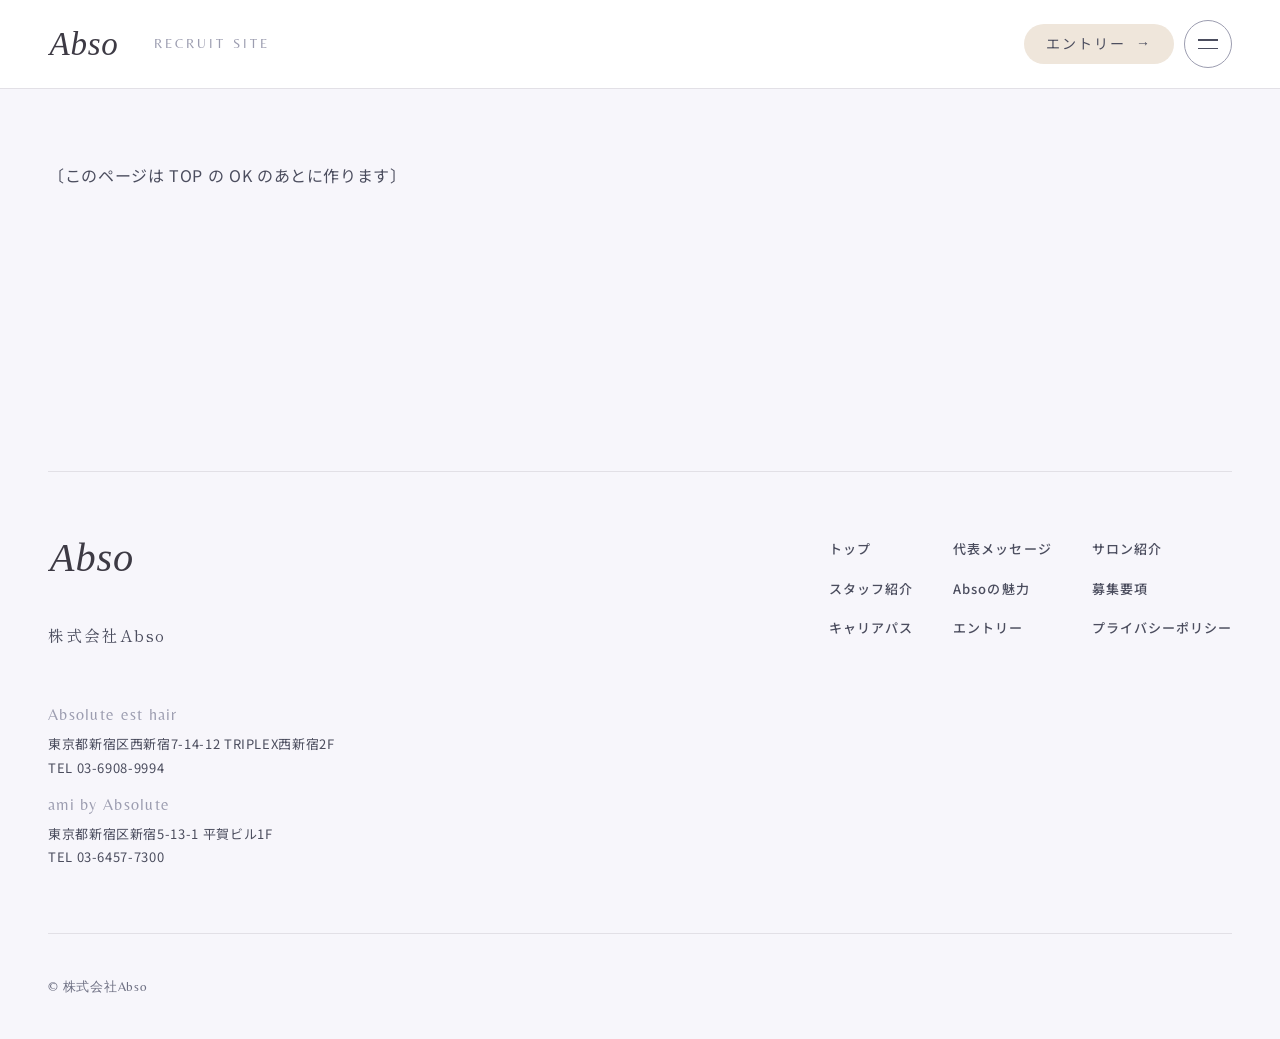
==== appeal/index.html @ f33942fa "TOP 作り直し（DNA のやり直し後）" ====
<!doctype html>
<html lang="ja">
<head>
<meta charset="utf-8">
<meta name="viewport" content="width=device-width, initial-scale=1">
<meta name="robots" content="noindex, nofollow">
<meta name="generator" content="SPINOVA HP kit v1.0 master">
<title>Absoの魅力｜株式会社Abso 採用サイト</title>
<meta name="description" content="株式会社Absoで働く魅力をご紹介します。">
<meta property="og:type" content="article">
<meta property="og:site_name" content="株式会社Abso 採用サイト">
<meta property="og:title" content="Absoの魅力｜株式会社Abso 採用サイト">
<meta property="og:description" content="株式会社Absoで働く魅力をご紹介します。">
<meta property="og:url" content="https://example-hp.pages.dev/appeal/">
<meta property="og:image" content="https://example-hp.pages.dev/assets/ogp.jpg?v=20261122a">
<meta property="og:image:width" content="1200">
<meta property="og:image:height" content="630">
<meta name="twitter:card" content="summary_large_image">
<meta name="twitter:image" content="https://example-hp.pages.dev/assets/ogp.jpg?v=20261122a">
<link rel="preconnect" href="https://fonts.googleapis.com">
<link rel="preconnect" href="https://fonts.gstatic.com" crossorigin>
<link href="https://fonts.googleapis.com/css2?family=Belleza&family=Noto+Sans+JP:wght@400;500&family=Shippori+Mincho:wght@400;500&display=swap" rel="stylesheet">
<link rel="icon" href="../assets/favicon.ico?v=20261122212334" sizes="any">
<link rel="icon" href="../assets/favicon-32.png?v=20261122212334" type="image/png" sizes="32x32">
<link rel="apple-touch-icon" href="../assets/apple-touch-icon.png?v=20261122212334">
<link rel="stylesheet" href="../tokens.css?v=20261122212334">
<link rel="stylesheet" href="../base.css?v=20261122212334">
<link rel="stylesheet" href="../style.css?v=20261122212334">
</head>
<body class="is-sub is-sub--appeal">

<header class="header header--burger">
  <a class="logo" href="../" aria-label="株式会社Abso 採用サイト トップへ">
    <img class="logo__w" src="../assets/logo_w.svg?v=20261122212334" alt="" width="120" height="48">
    <img class="logo__c" src="../assets/logo.svg?v=20261122212334" alt="" width="120" height="48">
  </a>
  <span class="header__tag" aria-hidden="true">RECRUIT SITE</span>
  <div class="header__acts">
    <a class="pill" href="../entry/">エントリー<span class="pill__arw" aria-hidden="true">→</span></a>
    <button class="menu-btn" type="button" aria-expanded="false" aria-controls="drawer" aria-label="メニューを開く"><span></span><span></span></button>
  </div>
</header>

<div class="drawer" id="drawer">
  <ul class="drawer__list">
    <li style="--i:0"><a href="../"><span class="drawer__en" aria-hidden="true">TOP</span><span class="drawer__ja">トップ</span></a></li>
    <li style="--i:1"><a href="../message/"><span class="drawer__en" aria-hidden="true">MESSAGE</span><span class="drawer__ja">代表メッセージ</span></a></li>
    <li style="--i:2"><a href="../salon/"><span class="drawer__en" aria-hidden="true">SALON</span><span class="drawer__ja">サロン紹介</span></a></li>
    <li style="--i:3"><a href="../staff/"><span class="drawer__en" aria-hidden="true">STAFF</span><span class="drawer__ja">スタッフ紹介</span></a></li>
    <li style="--i:4"><a href="../appeal/" aria-current="page"><span class="drawer__en" aria-hidden="true">ABOUT Abso</span><span class="drawer__ja">Absoの魅力</span></a></li>
    <li style="--i:5"><a href="../requirements/"><span class="drawer__en" aria-hidden="true">REQUIREMENTS</span><span class="drawer__ja">募集要項</span></a></li>
    <li style="--i:6"><a href="../career/"><span class="drawer__en" aria-hidden="true">CAREER PATH</span><span class="drawer__ja">キャリアパス</span></a></li>
    <li style="--i:7"><a href="../entry/"><span class="drawer__en" aria-hidden="true">ENTRY</span><span class="drawer__ja">エントリー</span></a></li>
  </ul>
</div>

<main>
    <section class="sec" data-todo data-page-todo><div class="wrap"><p>〔このページは TOP の OK のあとに作ります〕</p></div></section>

</main>

<footer class="footer">
  <div class="wrap footer__top">
    <div class="footer__co">
      <a class="footer__logo" href="../" aria-label="株式会社Abso 採用サイト トップへ"><img src="../assets/logo.svg?v=20261122212334" alt="" width="120" height="48" loading="lazy"></a>
      <p class="footer__name">株式会社Abso</p>
      <dl class="footer__info">
        <dt>Absolute est hair</dt><dd>東京都新宿区西新宿7-14-12 <span class="nb">TRIPLEX西新宿2F</span><br><a class="nb" href="tel:0369089994">TEL 03-6908-9994</a></dd>
        <dt>ami by Absolute</dt><dd>東京都新宿区新宿5-13-1 <span class="nb">平賀ビル1F</span><br><a class="nb" href="tel:0364577300">TEL 03-6457-7300</a></dd>
      </dl>
    </div>
    <ul class="footer__nav">
      <li><a href="../">トップ</a></li>
      <li><a href="../message/">代表メッセージ</a></li>
      <li><a href="../salon/">サロン紹介</a></li>
      <li><a href="../staff/">スタッフ紹介</a></li>
      <li><a href="../appeal/">Absoの魅力</a></li>
      <li><a href="../requirements/">募集要項</a></li>
      <li><a href="../career/">キャリアパス</a></li>
      <li><a href="../entry/">エントリー</a></li>
      <li><a href="../privacy/">プライバシーポリシー</a></li>
    </ul>
  </div>
  <p class="wrap footer__copy">© 株式会社Abso</p>
</footer>

<script src="../site.js?v=20261122212334"></script>
</body>
</html>
---- tokens.css ----
:root {
  
  --c-base: #ffffff;
  --c-sub: #dbdae2;
  --c-bg: #f7f6fb;
  --c-fv-a: #ebeaf1;
  --c-fv-b: #d3d2dd;
  --c-band: #a9a8b6;
  --c-en: #9c9db0;
  --c-accent-pale: #efe6db;
  --c-sub-deep: #bab9c4;
  --c-sub-ink: #8e8d99;
  --c-sub-ghost: rgba(255, 255, 255, 0.16);
  --c-accent: #b79b72;
  --c-accent-deep: #85693f;
  --c-pale: #f4f3f6;
  --c-ink: #4b4d5e;
  --c-ink-soft: #6e7083;
  --c-line: #e2e0e6;
  --c-dark: #f7f6fb;
  --c-dark-text: #4b4d5e;
  --c-dark-soft: #6e7083;
  --c-dark-ghost: #e2e0e6;
  --c-on-photo: #ffffff;
  --c-shade: rgba(8, 14, 36, 0.62);
  --c-shade-0: rgba(8, 14, 36, 0);
  --c-shade-side: rgba(12, 26, 69, 0.86);
  --c-ph-1: #e9e6ea;
  --c-ph-2: #8e9bb3;

  
  --ff-body: "Noto Sans JP", "Hiragino Sans", "Hiragino Kaku Gothic ProN", "Yu Gothic", sans-serif;
  --ff-en: "Belleza", "Helvetica Neue", Arial, sans-serif;
  --ff-min: "Shippori Mincho", "Hiragino Mincho ProN", "Yu Mincho", serif;

  
  --fs-body: 15px;
  --fw-body: 400;
  --lh-body: 1.95;
  --ls-body: 0.04em;
  --fs-small: 13px;
  --fs-label: 14px;
  --fs-nav: 14px;
  --fs-input: 16px;
  --fs-lead: clamp(22px, 2.8vw, 42px);
  --lh-lead: 1.55;
  --fs-head: clamp(20px, 2.2vw, 30px);
  --lh-head: 1.6;
  --fs-en-l: clamp(40px, 6.4vw, 112px);
  --lh-en: 0.9;
  --ls-en: -0.04em;

  
  --sp-1: 8px;
  --sp-p: 16px;
  --sp-b: 32px;
  --sp-g: 48px;
  --sp-s: 80px;
  --sec-y: 96px;
  --gutter: 20px;
  --frame: 10px;
  --wrap: 1200px;
  --radius: 0px;

  --c-cream: #fbf8f3;
  --c-sub-veil: rgba(219, 218, 226, 0.86);
  --c-cream-0: rgba(251, 248, 243, 0);
  --c-cream-35: rgba(251, 248, 243, 0.35);
  --c-cream-90: rgba(251, 248, 243, 0.9);
  --c-white-35: rgba(255, 255, 255, 0.35);
  --c-white-70: rgba(255, 255, 255, 0.7);
  --c-white-86: rgba(255, 255, 255, 0.86);
  --c-white-94: rgba(255, 255, 255, 0.94);
  --c-ink-line: rgba(61, 58, 68, 0.2);
  --c-ink-shadow: rgba(61, 58, 68, 0.5);
  --c-ink-veil: rgba(61, 58, 68, 0.62);

  
  --header-h: 64px;
  --btn-arw: 40px;
  --label-col: 7em;

  
  --ease: cubic-bezier(0.22, 1, 0.36, 1);
  --dur-rv: 0.9s;
}
@media (min-width: 960px) {
  :root {
    --fs-body: 16px;
    --sp-p: 20px;
    --sp-b: 40px;
    --sp-g: 64px;
    --sp-s: 120px;
    --sec-y: 160px;
    --gutter: 48px;
    --frame: 16px;
    --header-h: 88px;
    --btn-arw: 46px;
  }
}
@media (min-width: 1600px) {
  :root { --fs-body: 17px; --wrap: 1400px; --sp-s: 140px; --sec-y: 190px; }
}
---- base.css ----
*, *::before, *::after { box-sizing: border-box; }
html { -webkit-text-size-adjust: 100%; scroll-padding-top: var(--header-h); }
body {
  margin: 0;
  background: var(--c-base);
  color: var(--c-ink);
  font-family: var(--ff-body);
  font-size: var(--fs-body);
  font-weight: var(--fw-body);
  line-height: var(--lh-body);
  letter-spacing: var(--ls-body);
  line-break: strict;
  word-break: keep-all;
  overflow-wrap: anywhere;
  overflow-x: clip;
}
img, svg { display: block; max-width: 100%; height: auto; }
a { color: inherit; text-decoration: none; }
ul, ol, dl, dd, figure { margin: 0; padding: 0; list-style: none; }
h1, h2, h3, p { margin: 0; font-weight: inherit; }

.nb { white-space: nowrap; }
.cl { display: inline-block; max-width: 100%; }
.vh { position: absolute; width: 1px; height: 1px; overflow: hidden; clip-path: inset(50%); white-space: nowrap; }

.wrap { width: min(100% - var(--gutter) * 2, var(--wrap)); margin-inline: auto; }
.sec { position: relative; padding-block: var(--sec-y); }
.txt { display: grid; gap: var(--sp-p); }
.lead { font-family: var(--ff-min); font-weight: 600; font-size: var(--fs-lead); line-height: var(--lh-lead); letter-spacing: 0.06em; }
.head3 { font-size: var(--fs-head); line-height: var(--lh-head); font-weight: 700; letter-spacing: 0.06em; }

.ttl { display: grid; gap: var(--sp-p); }
.ttl__en {
  display: flex;
  flex-wrap: wrap;
  column-gap: 0.22em;
  font-family: var(--ff-en);
  font-weight: 800;
  font-size: var(--fs-en-l);
  line-height: var(--lh-en);
  letter-spacing: var(--ls-en);
}
.ttl__ja { display: flex; align-items: center; gap: 12px; font-size: var(--fs-label); font-weight: 500; letter-spacing: 0.12em; }
.ttl__ja::before { content: ""; width: 24px; height: 1px; background: currentColor; }

.mask { display: block; overflow: hidden; white-space: nowrap; padding: 0.14em 0.1em 0.08em; margin: -0.14em -0.1em -0.08em; }
.mask > span { display: block; transform: translateY(105%); transition: transform 1.1s var(--ease); }
.ttl__en.is-on .mask > span { transform: none; transition-delay: calc(var(--m, 0) * 0.1s); }

.btn {
  display: inline-flex;
  align-items: center;
  gap: 24px;
  padding: 6px 6px 6px 30px;
  border: 1px solid currentColor;
  border-radius: 999px;
  font-size: var(--fs-label);
  font-weight: 700;
  letter-spacing: 0.08em;
  transition: background-color 0.35s var(--ease), color 0.35s var(--ease), border-color 0.35s var(--ease);
}
.btn__arw {
  display: grid;
  place-items: center;
  width: var(--btn-arw);
  aspect-ratio: 1;
  border-radius: 50%;
  background: var(--c-sub);
  color: var(--c-base);
  transition: transform 0.35s var(--ease);
}
.btn__arw svg { width: 16px; }
.btn--w .btn__arw { background: var(--c-base); color: var(--c-sub); }
@media (hover: hover) {
  .btn:hover { background: var(--c-ink); color: var(--c-base); border-color: var(--c-ink); }
  .btn--w:hover { background: var(--c-base); color: var(--c-sub-deep); border-color: var(--c-base); }
  .btn:hover .btn__arw { transform: translateX(4px); }
}

.header {
  position: fixed;
  inset: 0 0 auto;
  z-index: 50;
  height: var(--header-h);
  display: flex;
  align-items: center;
  justify-content: space-between;
  padding-inline: var(--gutter);
  color: var(--c-on-photo);
  transition: background-color 0.4s var(--ease), color 0.4s var(--ease), box-shadow 0.4s var(--ease);
}
.header.is-scrolled { background: var(--c-base); color: var(--c-ink); box-shadow: 0 1px 0 var(--c-line); }
.logo { position: relative; display: block; width: clamp(150px, 14vw, 230px); }
.logo img { width: 100%; height: auto; transition: opacity 0.4s var(--ease); }
.logo__c { position: absolute; inset: 0; opacity: 0; }
.header.is-scrolled .logo__w { opacity: 0; }
.header.is-scrolled .logo__c { opacity: 1; }
.nav { display: none; }
.nav__list { display: flex; gap: clamp(24px, 2.4vw, 44px); font-size: var(--fs-nav); font-weight: 500; letter-spacing: 0.08em; white-space: nowrap; }
.nav__list a { position: relative; }
.nav__list a::after { content: ""; position: absolute; left: 0; right: 0; bottom: -6px; height: 1px; background: currentColor; transform: scaleX(0); transform-origin: right; transition: transform 0.4s var(--ease); }
.nav__list a[aria-current="page"]::after { transform: scaleX(1); }
@media (hover: hover) { .nav__list a:hover::after { transform: scaleX(1); transform-origin: left; } }
.header__acts { display: flex; align-items: center; gap: 10px; }
.pill {
  display: none;
  place-items: center;
  min-height: 44px;
  padding-inline: 26px;
  border-radius: 999px;
  background: var(--c-sub);
  color: var(--c-base);
  font-family: var(--ff-en);
  font-weight: 500;
  font-size: var(--fs-label);
  letter-spacing: 0.08em;
}
.menu-btn {
  display: grid;
  place-content: center;
  gap: 7px;
  width: 48px;
  aspect-ratio: 1;
  border: 0;
  border-radius: 50%;
  background: var(--c-sub);
  cursor: pointer;
}
.menu-btn span { display: block; width: 20px; height: 1.5px; background: var(--c-base); transition: transform 0.4s var(--ease); }
.menu-btn[aria-expanded="true"] span:first-child { transform: translateY(4.25px) rotate(45deg); }
.menu-btn[aria-expanded="true"] span:last-child { transform: translateY(-4.25px) rotate(-45deg); }
@media (min-width: 960px) {
  .nav { display: block; margin-left: auto; margin-right: clamp(28px, 2.6vw, 48px); }
  .pill { display: inline-grid; }
  .menu-btn { display: none; }
}

.drawer {
  position: fixed;
  inset: 0;
  z-index: 40;
  display: grid;
  align-content: center;
  gap: var(--sp-g);
  padding: calc(var(--header-h) + var(--sp-b)) var(--gutter) var(--sp-g);
  overflow: hidden auto;
  background: var(--c-sub);
  color: var(--c-base);
  clip-path: circle(0 at calc(100% - var(--gutter) - 24px) calc(var(--header-h) / 2));
  visibility: hidden;
  transition: clip-path 0.6s cubic-bezier(0.7, 0, 0.3, 1), visibility 0s 0.6s;
}
.drawer.is-open { clip-path: circle(150% at calc(100% - var(--gutter) - 24px) calc(var(--header-h) / 2)); visibility: visible; transition: clip-path 0.7s cubic-bezier(0.7, 0, 0.3, 1); }
.drawer__list { display: grid; gap: var(--sp-p); }
.drawer__list a { display: grid; gap: 2px; }
.drawer__en { font-family: var(--ff-en); font-weight: 800; font-size: 34px; line-height: 1; letter-spacing: -0.03em; }
.drawer__ja { font-size: var(--fs-small); letter-spacing: 0.12em; opacity: 0.8; }
.drawer__tel { display: grid; gap: 2px; padding-top: var(--sp-b); border-top: 1px solid var(--c-sub-ghost); }
.drawer__tel-label { font-size: var(--fs-small); }
.drawer__tel-num { font-family: var(--ff-en); font-weight: 500; font-size: 26px; letter-spacing: 0.04em; }
.drawer li, .drawer__tel { opacity: 0; }
.drawer.is-open li, .drawer.is-open .drawer__tel { animation: drawer-in 0.7s var(--ease) calc(0.25s + var(--i, 0) * 0.06s) both; }
@keyframes drawer-in { from { opacity: 0; transform: translateY(24px); } to { opacity: 1; transform: none; } }
@media (min-width: 960px) { .drawer { display: none; } }
html.is-locked { overflow: hidden; }

.sub-hero { padding-top: calc(var(--header-h) + var(--sp-s)); padding-bottom: var(--sp-g); }
.sub-hero + .sec { padding-top: var(--sp-g); }
.sub-hero__head { display: grid; gap: var(--sp-b); }
.crumb { display: flex; flex-wrap: wrap; gap: 0 12px; font-size: var(--fs-small); color: var(--c-ink-soft); }
.crumb li + li::before { content: "/"; margin-right: 12px; }

.info { display: grid; grid-template-columns: var(--label-col) 1fr; border-top: 1px solid var(--c-line); }
.info dt, .info dd { padding-block: var(--sp-p); border-bottom: 1px solid var(--c-line); }
.info dt { font-weight: 700; letter-spacing: 0.08em; }
.info dd { padding-left: var(--sp-p); }
@media (max-width: 599px) {
  .info { grid-template-columns: 1fr; }
  .info dt { padding-bottom: 0; border-bottom: 0; }
  .info dd { padding-left: 0; padding-top: var(--sp-1); }
}

.form { display: grid; gap: var(--sp-b); }
.field { display: grid; gap: var(--sp-1); }
.field__label { display: flex; align-items: center; gap: 10px; font-weight: 700; letter-spacing: 0.06em; }
.field__req { padding: 2px 8px; border-radius: 4px; background: var(--c-sub); color: var(--c-base); font-size: var(--fs-small); font-weight: 500; line-height: 1.6; }
.field__input {
  width: 100%;
  min-height: 52px;
  padding: 12px 16px;
  border: 1px solid var(--c-line);
  border-radius: 8px;
  background: var(--c-base);
  color: var(--c-ink);
  font: inherit;
  font-size: var(--fs-input);
}
textarea.field__input { min-height: 200px; resize: vertical; }

select.field__input {
  appearance: none;
  padding-right: 48px;
  background-image: linear-gradient(45deg, transparent 50%, currentColor 50%), linear-gradient(135deg, currentColor 50%, transparent 50%);
  background-position: calc(100% - 26px) 50%, calc(100% - 20px) 50%;
  background-size: 6px 6px;
  background-repeat: no-repeat;
}
.form__agree { display: flex; align-items: center; justify-content: center; gap: 10px; }
.form__send { justify-self: center; min-width: min(100%, 320px); justify-content: space-between; cursor: pointer; background: transparent; font: inherit; color: inherit; }

.footer { position: relative; overflow: hidden; background: var(--c-dark); color: var(--c-dark-text); padding-top: var(--sp-s); font-size: var(--fs-small); }
.footer__top { display: grid; gap: var(--sp-g); padding-bottom: var(--sp-g); border-bottom: 1px solid var(--c-dark-ghost); }
.footer__co { display: grid; gap: var(--sp-b); }
.footer__logo { display: block; width: min(240px, 70%); }
.footer__info { display: grid; grid-template-columns: 6em 1fr; gap: 8px 16px; line-height: 1.8; }
.footer__info dt { font-family: var(--ff-en); font-weight: 500; letter-spacing: 0.08em; color: var(--c-dark-soft); }
.footer__nav { display: grid; grid-template-columns: repeat(2, max-content); gap: 14px 40px; font-weight: 500; letter-spacing: 0.08em; }
.footer__copy { padding-block: var(--sp-b); font-family: var(--ff-en); color: var(--c-dark-soft); letter-spacing: 0.06em; }
@media (min-width: 960px) {
  .footer__top { grid-template-columns: 1fr auto; align-items: start; }
  .footer__nav { grid-template-columns: repeat(3, max-content); }
}

.rv { opacity: 0; transform: translateY(28px); transition: opacity var(--dur-rv) var(--ease), transform var(--dur-rv) var(--ease); }
.rv.is-on { opacity: 1; transform: none; transition-delay: var(--rv-delay, 0s); }

@media (prefers-reduced-motion: reduce) {
  *, *::before, *::after { animation-duration: 0.01ms !important; animation-iteration-count: 1 !important; transition-duration: 0.01ms !important; }
}
---- style.css ----
.about__photo, .media__img, .company__photo, .duo__photo, .row__img { overflow: hidden; background: var(--c-ph-1); }
.about__photo, .media__img, .company__photo, .row__img { position: relative; }
.about__photo img, .media__img img, .company__photo img, .duo__photo img, .row__img img { width: 100%; height: 100%; object-fit: cover; }

main { background: var(--c-bg); }

.header--burger { color: var(--c-ink); }
.header--burger .logo { width: clamp(84px, 7vw, 112px); }
.header__tag { margin-right: auto; margin-left: 16px; font-family: var(--ff-en); font-size: var(--fs-small); letter-spacing: 0.24em; color: var(--c-en); white-space: nowrap; }
.header--burger .pill { display: inline-flex; gap: 10px; align-items: center; min-height: 40px; padding-inline: 22px; background: var(--c-accent-pale); color: var(--c-ink); font-family: var(--ff-body); font-weight: 400; letter-spacing: 0.14em; }
.pill__arw { font-family: var(--ff-en); transition: transform 0.4s var(--ease); }
@media (hover: hover) { .header--burger .pill:hover .pill__arw { transform: translateX(4px); } }
.header--burger .menu-btn { display: grid; background: transparent; border: 1px solid var(--c-en); }
.header--burger .menu-btn span { background: var(--c-ink); }
#drawer { background: var(--c-bg); color: var(--c-ink); }
#drawer .drawer__en { font-family: var(--ff-en); font-weight: 400; letter-spacing: 0.04em; color: var(--c-en); }
#drawer .drawer__ja { font-size: var(--fs-label); opacity: 1; }
@media (max-width: 599px) { .header__tag { display: none; } .header--burger .pill { display: none; } }
@media (min-width: 960px) {
  #drawer { display: grid; padding-inline: max(var(--gutter), calc(50% - 420px)); }
  #drawer .drawer__list { grid-template-columns: 1fr 1fr; column-gap: var(--sp-s); row-gap: var(--sp-b); }
  #drawer .drawer__en { font-size: 40px; }
}

.fv { position: relative; height: 380svh; --p: 0; }
.fv__stage { position: sticky; top: 0; height: 100svh; min-height: 600px; overflow: hidden; background: var(--c-pale); }
.fv__light { position: absolute; inset: 0; background: radial-gradient(60% 80% at 78% 30%, var(--c-white-86), transparent 70%), linear-gradient(115deg, transparent 40%, var(--c-white-70) 52%, transparent 64%), linear-gradient(170deg, var(--c-fv-a), var(--c-fv-b)); filter: brightness(calc(1 + var(--p1, 0) * 0.06)); }
.fv__photo { position: absolute; z-index: 1; left: clamp(16px, 2.2vw, 40px); top: clamp(16px, 2.2vw, 40px); bottom: clamp(16px, 2.2vw, 40px); width: min(45vw, calc((100svh - 80px) * 0.785)); overflow: hidden; background: var(--c-ph-1); }
.fv__photo img { width: 100%; height: 100%; object-fit: cover; object-position: 50% 30%; animation: fv-in 1.6s var(--ease) 0.2s both; }
@keyframes fv-in { from { opacity: 0; transform: scale(1.04); } to { opacity: 1; transform: none; } }
.fv__body { position: absolute; z-index: 2; inset: 0; pointer-events: none; opacity: calc(1 - var(--p1, 0)); }
.fv__en { position: absolute; left: clamp(40px, 10vw, 150px); right: clamp(24px, 4vw, 72px); top: 50%; transform: translateY(-50%); font-family: var(--ff-en); font-weight: 400; font-size: clamp(56px, 8.2vw, 132px); line-height: 1; letter-spacing: 0.04em; color: var(--c-base); text-align: right; white-space: nowrap; }
.fv__catch { position: absolute; right: clamp(24px, 4vw, 72px); top: calc(50% - clamp(56px, 8.2vw, 132px) / 2 - 92px); text-align: right; font-family: var(--ff-min); font-weight: 400; font-size: clamp(18px, 1.6vw, 26px); line-height: 1.7; letter-spacing: 0.14em; color: var(--c-ink); }
.fv__line { display: block; white-space: nowrap; }
.fv__lead { position: absolute; right: clamp(24px, 4vw, 72px); top: calc(50% + clamp(56px, 8.2vw, 132px) / 2 + 20px); font-family: var(--ff-min); font-size: clamp(14px, 1.1vw, 17px); letter-spacing: 0.14em; color: var(--c-ink-soft); }
.fv__badge { position: absolute; right: clamp(24px, 4vw, 72px); top: calc(50% + clamp(56px, 8.2vw, 132px) / 2 + 60px); padding: 6px 14px; background: var(--c-ink-soft); color: var(--c-base); font-family: var(--ff-min); font-size: var(--fs-label); letter-spacing: 0.12em; }

.fv__ch { display: inline-block; animation: fv-ch 1.2s var(--ease) both; animation-delay: calc(0.6s + var(--c) * 0.04s); }
@keyframes fv-ch { from { opacity: 0; filter: blur(6px); } to { opacity: 1; filter: blur(0); } }
.fv__lead, .fv__badge { animation: fv-up 1.2s var(--ease) 1.4s both; }
@keyframes fv-up { from { opacity: 0; transform: translateY(10px); } to { opacity: 1; transform: none; } }

.fv__msg, .fv__salon { position: absolute; z-index: 3; top: 50%; right: clamp(24px, 5vw, 96px); width: min(40vw, 520px); display: grid; gap: var(--sp-p); justify-items: start; color: var(--c-ink); pointer-events: none; }
.fv__msg { opacity: calc(var(--p2, 0) - var(--p3, 0)); transform: translateY(calc(-50% + (1 - var(--p2, 0)) * 24px)); filter: blur(calc((1 - var(--p2, 0) + var(--p3, 0)) * 4px)); }
.fv__salon { opacity: var(--p4, 0); transform: translateY(calc(-50% + (1 - var(--p4, 0)) * 24px)); }
.fv.is-msg .fv__msg, .fv.is-salon .fv__salon { pointer-events: auto; }

.fv.is-msg-still .fv__msg { filter: none; }
.fv__lbl { font-family: var(--ff-en); font-size: clamp(15px, 1.2vw, 18px); letter-spacing: 0.24em; color: var(--c-en); }
.fv__ttl { font-family: var(--ff-min); font-weight: 400; font-size: clamp(22px, 2.6vw, 40px); line-height: 1.7; letter-spacing: 0.08em; }
.fv__txt { font-size: var(--fs-body); line-height: 2.1; letter-spacing: 0.06em; color: var(--c-ink-soft); }
.fv__rep { display: flex; gap: 16px; align-items: end; margin-top: 8px; }
.fv__rep-img { display: block; width: clamp(88px, 8vw, 128px); aspect-ratio: 4 / 5; overflow: hidden; }
.fv__rep-img img { width: 100%; height: 100%; object-fit: cover; object-position: 50% 22%; }
.fv__rep-name { display: grid; gap: 2px; font-family: var(--ff-min); font-size: 17px; letter-spacing: 0.14em; }
.fv__rep-name span { font-family: var(--ff-body); font-size: var(--fs-small); letter-spacing: 0.1em; color: var(--c-ink-soft); }
.btn--soft { margin-top: 8px; border-color: transparent; background: var(--c-accent-pale); color: var(--c-ink); font-weight: 400; }
.btn--soft .btn__arw { background: var(--c-base); color: var(--c-ink); }
@media (hover: hover) { .btn--soft:hover { background: var(--c-ink); color: var(--c-base); border-color: var(--c-ink); } }
.fv__shops { display: flex; flex-wrap: wrap; gap: 4px 24px; font-family: var(--ff-en); font-size: 17px; letter-spacing: 0.06em; }
.fv__shops span { margin-left: 8px; font-family: var(--ff-min); font-size: var(--fs-small); color: var(--c-ink-soft); }

.plaque { position: relative; display: grid; grid-template-columns: 1fr 44%; width: min(100%, 520px); min-height: 124px; margin-top: 4px; background: var(--c-base); outline: 1px solid var(--c-sub); outline-offset: -8px; overflow: hidden; }
.plaque__txt { display: grid; align-content: center; gap: 10px; padding: 22px 28px; }
.plaque__ttl { font-family: var(--ff-min); font-weight: 400; font-size: clamp(20px, 1.8vw, 26px); letter-spacing: 0.16em; }
.plaque__view { display: flex; gap: 14px; align-items: center; font-family: var(--ff-en); font-size: 14px; letter-spacing: 0.24em; color: var(--c-en); }
.plaque__view svg { width: 60px; height: 10px; transition: transform 0.4s var(--ease); }
.plaque__img { position: relative; clip-path: polygon(22% 0, 100% 0, 100% 100%, 0 100%); }
.plaque__img img { position: absolute; inset: 0; width: 100%; height: 100%; object-fit: cover; transition: transform 0.8s var(--ease); }
@media (hover: hover) { .plaque:hover .plaque__img img { transform: scale(1.06); } .plaque:hover .plaque__view svg { transform: translateX(6px); } }

@media (max-width: 767px) {
  .fv__photo { left: 12px; right: 12px; top: 12px; bottom: auto; width: auto; height: 64svh; }
  .fv__en { left: 20px; right: 20px; top: calc(12px + 64svh - 1.9em); transform: none; font-size: 15vw; line-height: 0.95; text-align: center; white-space: normal; }
  .fv__en-l { display: block; }
  .fv__catch { left: 20px; right: 20px; top: calc(12px + 64svh + 24px); text-align: left; font-size: 19px; letter-spacing: 0.1em; }
  .fv__lead { left: 20px; right: auto; top: calc(12px + 64svh + 100px); font-size: 14px; }
  .fv__badge { left: 20px; right: auto; top: calc(12px + 64svh + 136px); }
  .fv__msg, .fv__salon { left: 20px; right: 20px; width: auto; top: auto; bottom: 28px; padding: 22px 20px; background: var(--c-white-94); }
  .fv__msg { transform: translateY(calc((1 - var(--p2, 0)) * 24px)); }
  .fv__salon { transform: translateY(calc((1 - var(--p4, 0)) * 24px)); }
  .fv__ttl { font-size: 22px; }
  .fv__txt { font-size: 14px; line-height: 1.95; }
  .fv__rep-img { width: 72px; }
  .plaque { min-height: 100px; }
  .plaque__txt { padding: 18px 20px; }
}
@media (prefers-reduced-motion: reduce) { .fv__ch, .fv__lead, .fv__badge, .fv__photo img { animation: none; } }

.ttl2 { display: grid; gap: 12px; justify-items: start; }
.ttl2--c { justify-items: center; text-align: center; }
.ttl2__en { display: flex; flex-wrap: wrap; gap: 0 0.28em; max-width: 100%; font-family: var(--ff-en); font-weight: 400; font-size: clamp(44px, 7vw, 104px); line-height: 0.95; letter-spacing: 0.02em; color: var(--c-en); }
.ttl2__ja { padding: 3px 12px; background: var(--c-ink-soft); color: var(--c-base); font-size: var(--fs-small); letter-spacing: 0.14em; }
.head { font-family: var(--ff-min); font-weight: 400; font-size: clamp(21px, 2.2vw, 32px); line-height: 1.8; letter-spacing: 0.08em; }
.head--c { text-align: center; }
.body { color: var(--c-ink-soft); line-height: 2.1; letter-spacing: 0.06em; }
.sec__more--c { justify-content: center; }
.btn--line { border-color: var(--c-base); color: var(--c-base); font-weight: 400; }
.btn--line .btn__arw { background: var(--c-base); color: var(--c-band); }

.staff { overflow: hidden; }
.staff__in { display: grid; grid-template-columns: minmax(0, 1fr); gap: var(--sp-g); }
.staff__txt { display: grid; gap: var(--sp-b); max-width: 30em; }
.collage { position: relative; display: grid; grid-template-columns: repeat(12, 1fr); }
.collage > div { overflow: hidden; }
.collage img { width: 100%; height: 100%; object-fit: cover; }
.collage__a { grid-column: 3 / 13; grid-row: 1; aspect-ratio: 16 / 10; }
.collage__b { grid-column: 7 / 12; grid-row: 2; aspect-ratio: 4 / 3; margin-top: 8%; }
.collage__c { grid-column: 1 / 6; grid-row: 2; aspect-ratio: 4 / 3; margin-top: -18%; }
.interview { margin-top: var(--sp-s); padding-block: var(--sp-s) 0; background: linear-gradient(180deg, transparent, var(--c-pale) 30%); text-align: center; }
.interview__en { font-family: var(--ff-en); font-size: clamp(40px, 6.6vw, 96px); line-height: 1; letter-spacing: 0.02em; color: var(--c-en); }
.faces { display: flex; justify-content: center; align-items: center; gap: clamp(12px, 2.4vw, 36px); padding: var(--sp-g) var(--gutter) var(--sp-b); text-align: left; }
.face { width: clamp(92px, 18vw, 230px); }
.face a { display: grid; gap: 10px; }
.face__img { display: block; aspect-ratio: 3 / 4; overflow: hidden; }
.face__img img { width: 100%; height: 100%; object-fit: cover; object-position: 50% 20%; transition: transform 0.8s var(--ease); }
.face__catch { font-family: var(--ff-min); font-size: clamp(13px, 1.1vw, 16px); line-height: 1.8; letter-spacing: 0.04em; }
.face__name { font-size: var(--fs-small); color: var(--c-ink-soft); letter-spacing: 0.12em; }
.face--main { width: clamp(124px, 24vw, 300px); }
@media (hover: hover) { .face a:hover .face__img img { transform: scale(1.04); } }
@media (max-width: 599px) { .face:not(.face--main) .face__catch { display: none; } }
@media (min-width: 960px) {
  .staff__in { grid-template-columns: 5fr 7fr; column-gap: var(--sp-s); align-items: center; }
}

.appeal { position: relative; overflow: hidden; padding-block: var(--sec-y); background: var(--c-band); color: var(--c-base); }
.appeal__bg { position: absolute; inset: 0; opacity: 0.16; mix-blend-mode: luminosity; }
.appeal__bg img { width: 100%; height: 100%; object-fit: cover; }
.appeal__in { position: relative; display: grid; grid-template-columns: minmax(0, 1fr); gap: var(--sp-g); }
.appeal__head { display: flex; gap: 14px; align-items: baseline; }
.appeal__en { font-family: var(--ff-en); font-size: clamp(30px, 3vw, 44px); letter-spacing: 0.06em; }
.appeal__ja { font-size: var(--fs-small); letter-spacing: 0.16em; }
.points { display: grid; grid-template-columns: 1fr 1fr; gap: 1px; background: var(--c-white-35); border: 1px solid var(--c-white-35); }
.point { display: grid; gap: 12px; align-content: center; justify-items: center; min-height: 150px; padding: 20px 10px; background: var(--c-band); text-align: center; }
.point__no { font-family: var(--ff-en); font-size: clamp(32px, 3.4vw, 52px); line-height: 1; }
.point__t { font-family: var(--ff-min); font-size: clamp(15px, 1.4vw, 20px); line-height: 1.6; letter-spacing: 0.08em; }
.appeal__more { display: flex; justify-content: center; }
@media (min-width: 960px) {
  .appeal__in { grid-template-columns: auto 1fr; column-gap: var(--sp-s); align-items: center; }
  .appeal__head { writing-mode: vertical-rl; flex-direction: row; }
  .points { grid-template-columns: repeat(3, 1fr); }
  .point { min-height: 190px; }
  .appeal__more { grid-column: 2; }
}

.req__in { display: grid; grid-template-columns: minmax(0, 1fr); gap: var(--sp-b); justify-items: center; }
.req .ttl2__en { font-size: clamp(34px, 7vw, 104px); }
.req__lead { max-width: 32em; text-align: center; }

.frame { padding: clamp(14px, 3vw, 48px); background: var(--c-sub); }
.frame__card { background: var(--c-base); padding: clamp(28px, 4vw, 64px) clamp(20px, 4vw, 64px); }
.career__in { display: grid; grid-template-columns: minmax(0, 1fr); gap: var(--sp-g); }
.career__txt { display: grid; gap: var(--sp-b); justify-items: start; }
.career__img { aspect-ratio: 16 / 9; overflow: hidden; background: var(--c-ph-1); }
.career__img img { width: 100%; height: 100%; object-fit: cover; }
@media (min-width: 960px) { .career__in { grid-template-columns: 5fr 6fr; column-gap: var(--sp-s); align-items: center; } }

.entry { position: relative; overflow: hidden; background: var(--c-sub); }
.entry__light { position: absolute; inset: 0; background: linear-gradient(115deg, transparent 30%, var(--c-white-70) 46%, transparent 62%), radial-gradient(50% 70% at 20% 30%, var(--c-white-86), transparent 70%); }
.entry__in { position: relative; display: grid; gap: var(--sp-g); padding-block: var(--sp-s); }
.entry__en { font-family: var(--ff-en); font-size: clamp(64px, 9vw, 140px); line-height: 1; letter-spacing: 0.04em; color: var(--c-base); }
.entry__ja { margin-top: 8px; font-family: var(--ff-min); font-size: clamp(16px, 1.4vw, 20px); letter-spacing: 0.24em; color: var(--c-ink); }
.entry__btn { display: flex; justify-content: space-between; align-items: center; width: min(100%, 420px); padding: 22px 28px; background: var(--c-accent-pale); font-family: var(--ff-min); font-size: 17px; letter-spacing: 0.14em; transition: background-color 0.35s var(--ease); }
.entry__btn span { font-family: var(--ff-en); transition: transform 0.4s var(--ease); }
@media (hover: hover) { .entry__btn:hover { background: var(--c-base); } .entry__btn:hover span { transform: translateX(6px); } }
@media (min-width: 960px) { .entry__in { grid-template-columns: 1fr auto; align-items: center; } }

.footer__top { border-top: 1px solid var(--c-line); padding-top: var(--sp-g); }
.footer__name { font-family: var(--ff-min); font-size: 16px; letter-spacing: 0.12em; }
.footer .footer__info { grid-template-columns: 1fr; gap: 2px; }
.footer .footer__info dt { font-family: var(--ff-en); font-size: 16px; color: var(--c-en); margin-top: 10px; }
.footer .footer__logo { width: 110px; }

.cards { display: grid; gap: var(--sp-b); }
.card { display: grid; gap: var(--sp-p); padding: var(--sp-b); border-radius: var(--radius); background: var(--c-sub-ink); color: var(--c-base); }
.card__no { font-family: var(--ff-en); font-weight: 800; font-size: 48px; line-height: 1; color: var(--c-accent); }
@media (min-width: 960px) { .cards { grid-template-columns: repeat(3, 1fr); } }

.rows { display: grid; gap: var(--sp-s); }
.row { display: grid; gap: var(--sp-b); }
.row__img { aspect-ratio: 3 / 2; border-radius: var(--radius); }
.row__txt { display: grid; gap: var(--sp-p); align-content: center; }
@media (min-width: 960px) {
  .row { grid-template-columns: 1fr 1fr; column-gap: var(--sp-s); }
  .row:nth-child(even) .row__img { order: 2; }
}

.contact__in { display: grid; gap: var(--sp-g); max-width: 760px; }
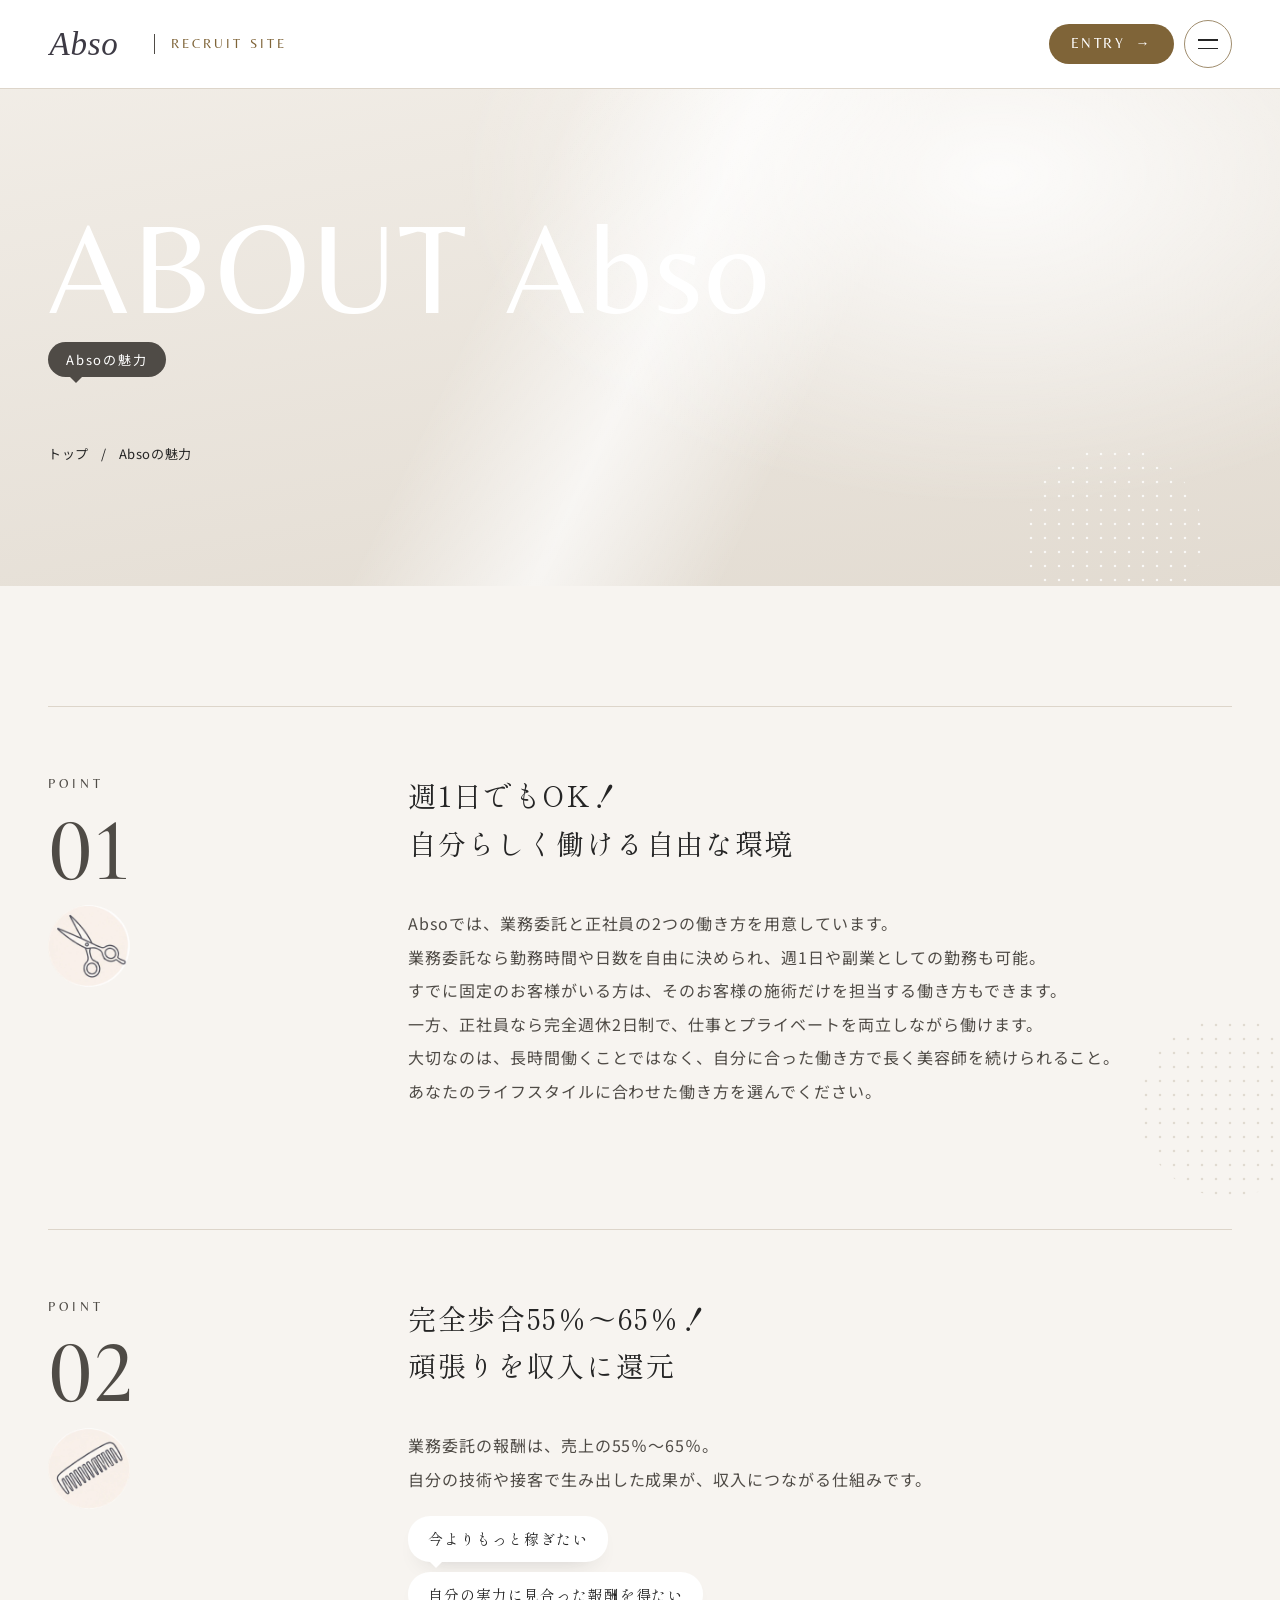
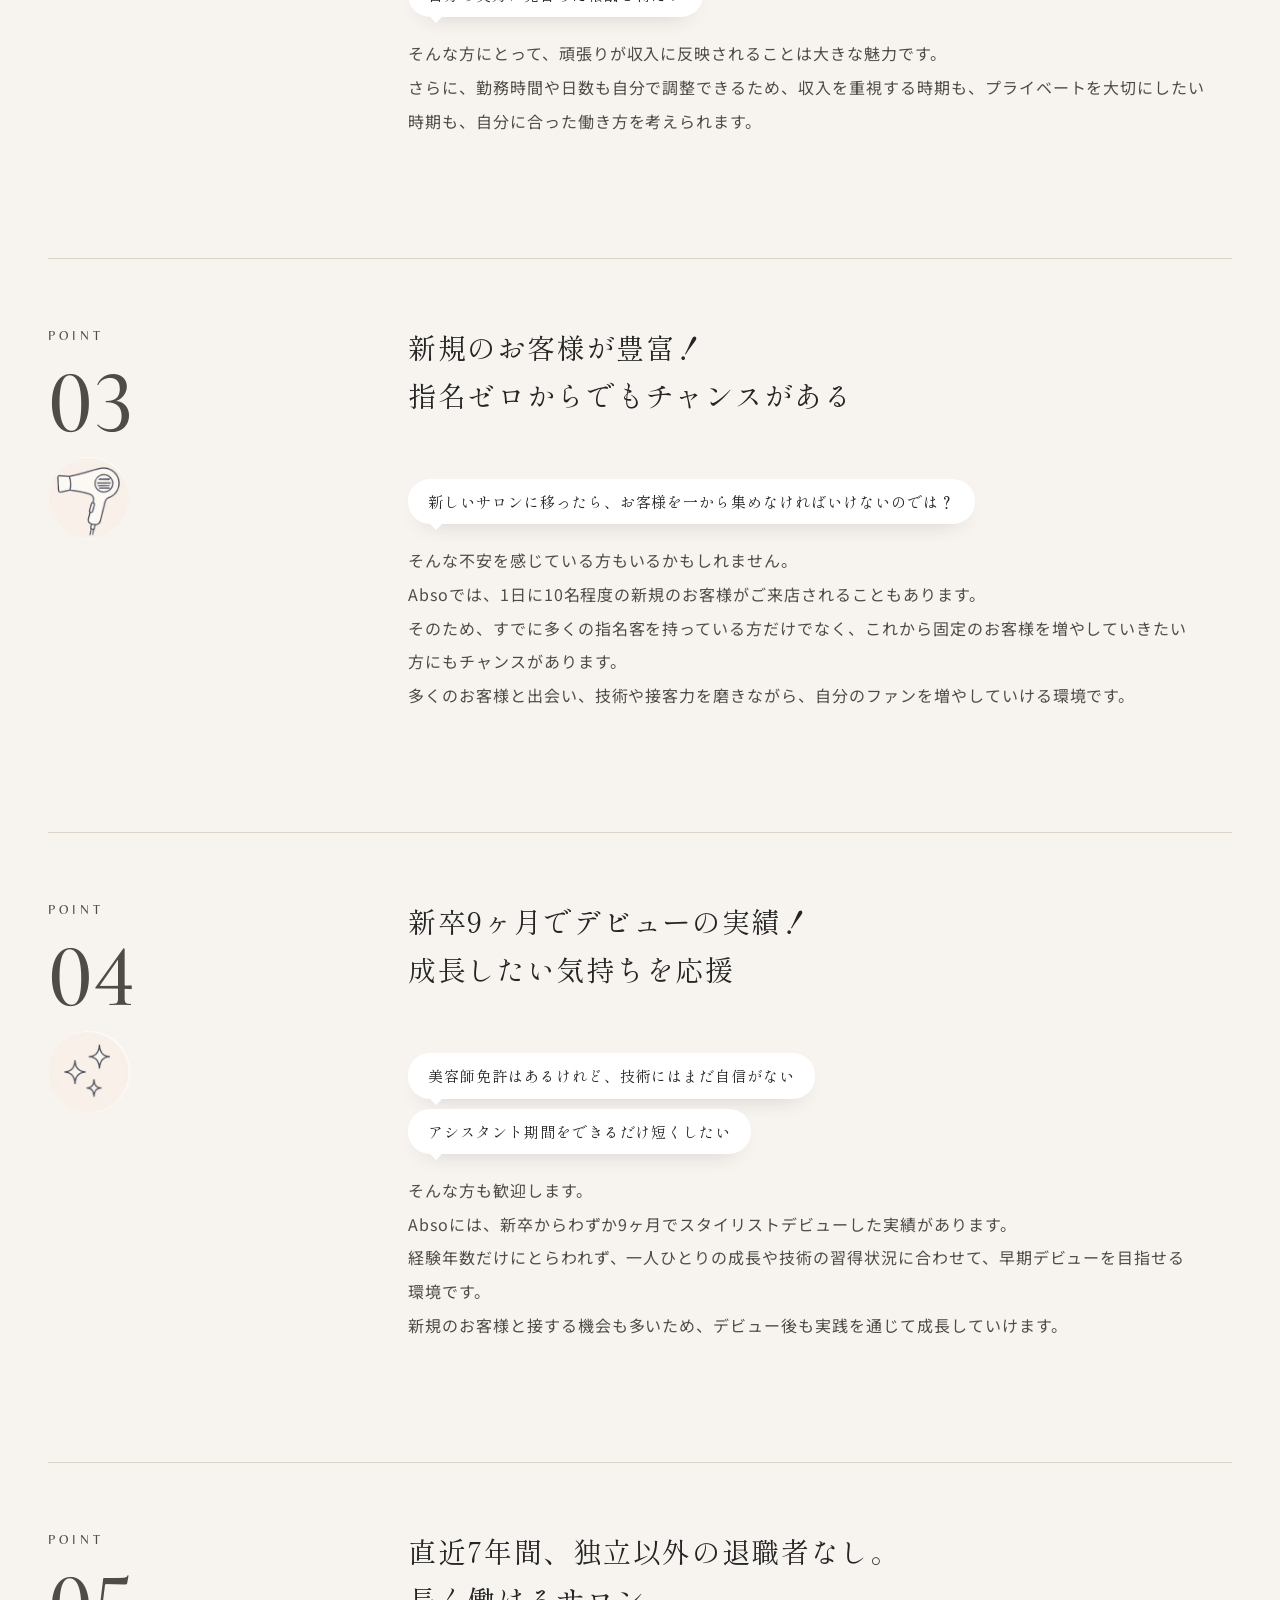
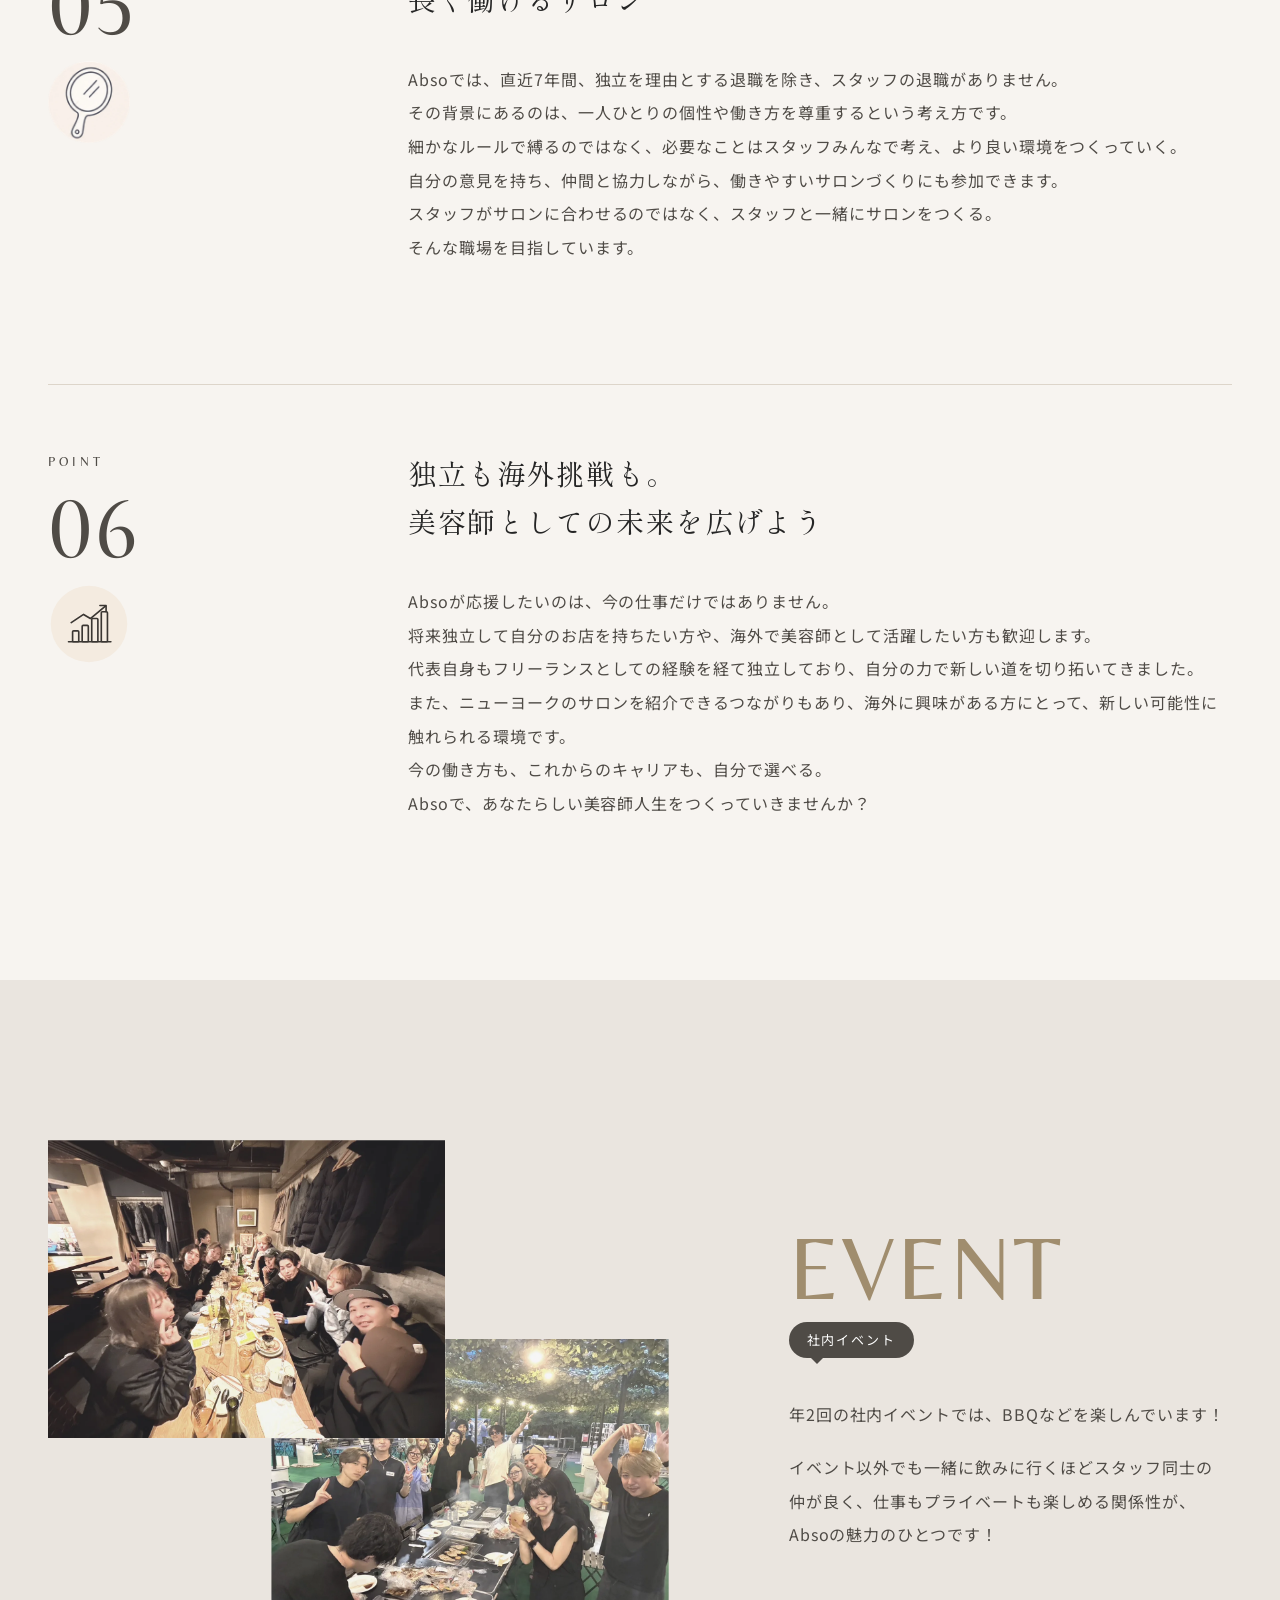
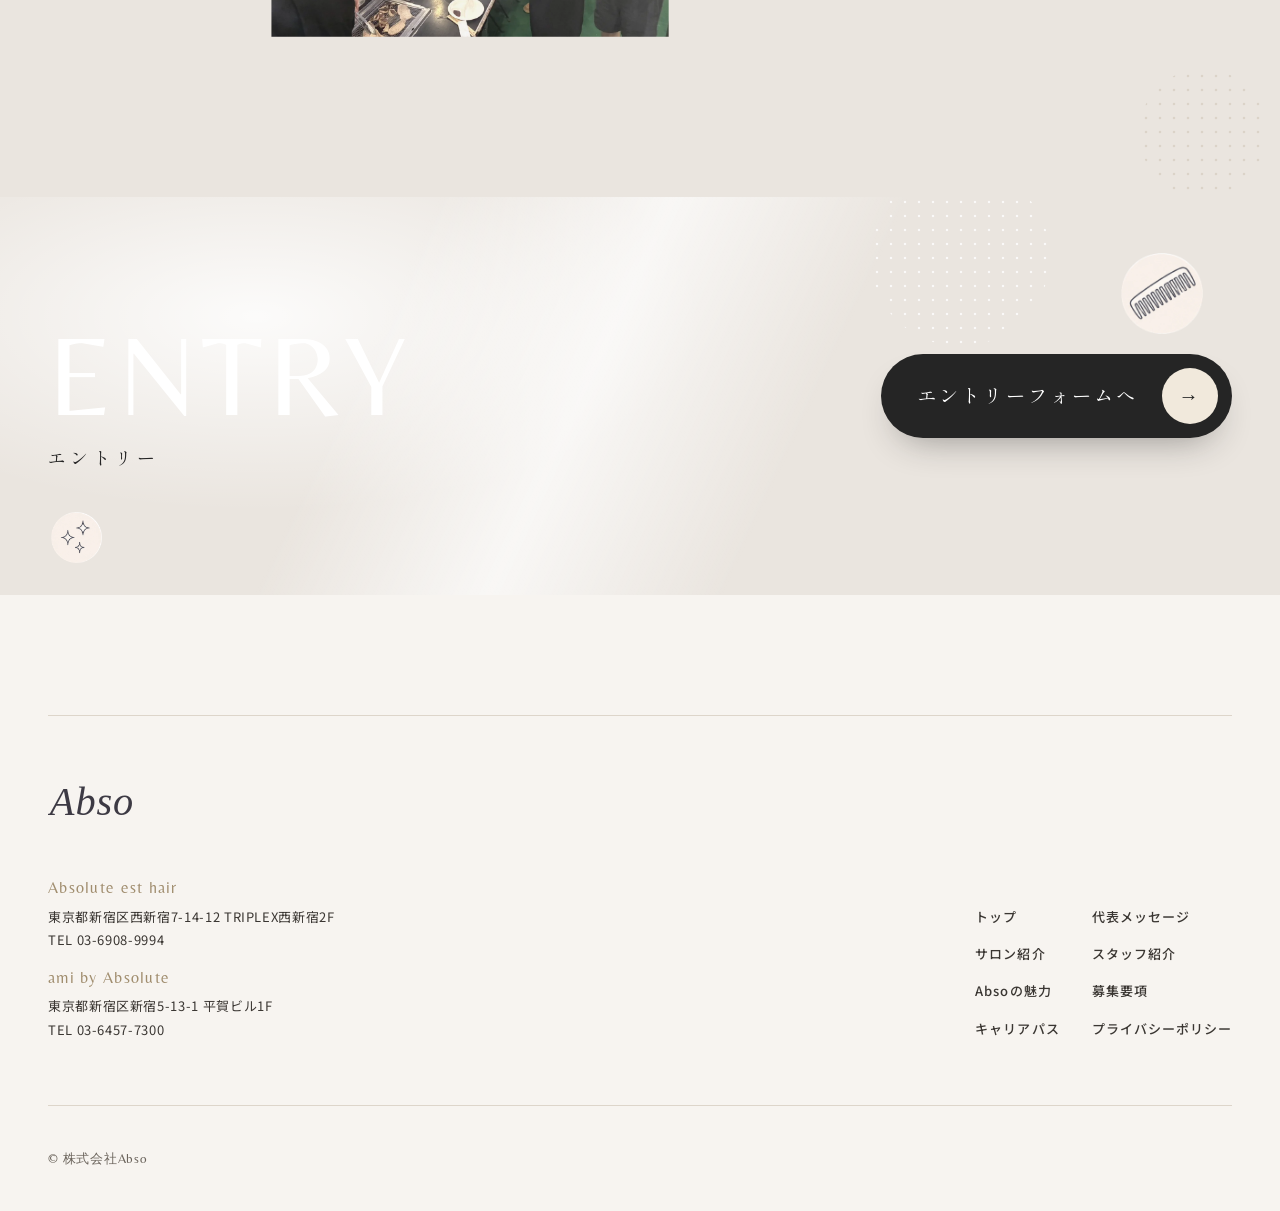
==== commit 017f7a62: "表示を更新（2026-11-28）" ====
--- a/appeal/index.html
+++ b/appeal/index.html
@@ -11,32 +11,34 @@
 <meta property="og:site_name" content="株式会社Abso 採用サイト">
 <meta property="og:title" content="Absoの魅力｜株式会社Abso 採用サイト">
 <meta property="og:description" content="株式会社Absoで働く魅力をご紹介します。">
-<meta property="og:url" content="https://example-hp.pages.dev/appeal/">
-<meta property="og:image" content="https://example-hp.pages.dev/assets/ogp.jpg?v=20261122a">
+<meta property="og:url" content="https://hse-inc.github.io/abso-hp/appeal/">
+<meta property="og:image" content="https://hse-inc.github.io/abso-hp/assets/ogp.jpg?v=20261123c">
 <meta property="og:image:width" content="1200">
 <meta property="og:image:height" content="630">
 <meta name="twitter:card" content="summary_large_image">
-<meta name="twitter:image" content="https://example-hp.pages.dev/assets/ogp.jpg?v=20261122a">
+<meta name="twitter:image" content="https://hse-inc.github.io/abso-hp/assets/ogp.jpg?v=20261123c">
 <link rel="preconnect" href="https://fonts.googleapis.com">
 <link rel="preconnect" href="https://fonts.gstatic.com" crossorigin>
-<link href="https://fonts.googleapis.com/css2?family=Belleza&family=Noto+Sans+JP:wght@400;500&family=Shippori+Mincho:wght@400;500&display=swap" rel="stylesheet">
-<link rel="icon" href="../assets/favicon.ico?v=20261122212334" sizes="any">
-<link rel="icon" href="../assets/favicon-32.png?v=20261122212334" type="image/png" sizes="32x32">
-<link rel="apple-touch-icon" href="../assets/apple-touch-icon.png?v=20261122212334">
-<link rel="stylesheet" href="../tokens.css?v=20261122212334">
-<link rel="stylesheet" href="../base.css?v=20261122212334">
-<link rel="stylesheet" href="../style.css?v=20261122212334">
+<link href="https://fonts.googleapis.com/css2?family=Belleza&family=Great+Vibes&family=Cormorant+Garamond:wght@500&family=Noto+Sans+JP:wght@400;500&family=Shippori+Mincho:wght@400;500&display=swap" rel="stylesheet">
+<link rel="icon" href="../assets/favicon.ico?v=20261128212101" sizes="any">
+<link rel="icon" href="../assets/favicon-32.png?v=20261128212101" type="image/png" sizes="32x32">
+<link rel="apple-touch-icon" href="../assets/apple-touch-icon.png?v=20261128212101">
+<link rel="stylesheet" href="../tokens.css?v=20261128212101">
+<link rel="stylesheet" href="../base.css?v=20261128212101">
+<link rel="stylesheet" href="../style.css?v=20261128212101">
 </head>
 <body class="is-sub is-sub--appeal">
+<div class="opening" aria-hidden="true"><span class="opening__logo">Abso</span></div>
+<div class="progress" aria-hidden="true"></div>
 
 <header class="header header--burger">
   <a class="logo" href="../" aria-label="株式会社Abso 採用サイト トップへ">
-    <img class="logo__w" src="../assets/logo_w.svg?v=20261122212334" alt="" width="120" height="48">
-    <img class="logo__c" src="../assets/logo.svg?v=20261122212334" alt="" width="120" height="48">
+    <img class="logo__w" src="../assets/logo_w.svg?v=20261128212101" alt="" width="120" height="48">
+    <img class="logo__c" src="../assets/logo.svg?v=20261128212101" alt="" width="120" height="48">
   </a>
   <span class="header__tag" aria-hidden="true">RECRUIT SITE</span>
   <div class="header__acts">
-    <a class="pill" href="../entry/">エントリー<span class="pill__arw" aria-hidden="true">→</span></a>
+    <a class="pill" href="../entry/">ENTRY<span class="pill__arw" aria-hidden="true">→</span></a>
     <button class="menu-btn" type="button" aria-expanded="false" aria-controls="drawer" aria-label="メニューを開く"><span></span><span></span></button>
   </div>
 </header>
@@ -50,20 +52,125 @@
     <li style="--i:4"><a href="../appeal/" aria-current="page"><span class="drawer__en" aria-hidden="true">ABOUT Abso</span><span class="drawer__ja">Absoの魅力</span></a></li>
     <li style="--i:5"><a href="../requirements/"><span class="drawer__en" aria-hidden="true">REQUIREMENTS</span><span class="drawer__ja">募集要項</span></a></li>
     <li style="--i:6"><a href="../career/"><span class="drawer__en" aria-hidden="true">CAREER PATH</span><span class="drawer__ja">キャリアパス</span></a></li>
-    <li style="--i:7"><a href="../entry/"><span class="drawer__en" aria-hidden="true">ENTRY</span><span class="drawer__ja">エントリー</span></a></li>
   </ul>
 </div>
 
 <main>
-    <section class="sec" data-todo data-page-todo><div class="wrap"><p>〔このページは TOP の OK のあとに作ります〕</p></div></section>
+    <section class="phero">
+    <div class="phero__light" aria-hidden="true"></div>
+    <span class="dots dots--p1" aria-hidden="true"></span>
+    <div class="wrap phero__in">
+      <div class="ttl2">
+        <p class="ttl2__en" aria-hidden="true"><span class="mask"><span>ABOUT</span></span><span class="mask"><span>Abso</span></span></p>
+        <h1 class="ttl2__ja">Absoの<wbr>魅力</h1>
+      </div>
+      <ol class="crumb"><li><a href="../">トップ</a></li><li>Absoの<wbr>魅力</li></ol>
+    </div>
+  </section>
+
+  <section class="sec feats">
+    <span class="dots dots--f2" aria-hidden="true"></span>
+    <ol class="wrap feats__list">
+      <li class="feat">
+        <div class="feat__mark rv" aria-hidden="true"><span class="feat__lbl">POINT</span><span class="feat__no">01</span><img src="../assets/il-scissors.webp?v=20261128212101" alt="" width="360" height="360" loading="lazy"></div>
+        <div class="feat__txt">
+          <h2 class="feat__h rv">週1日でもOK！<br>自分らしく<wbr>働ける<wbr>自由な環境</h2>
+          <div class="body rv">
+            <p>Absoでは、<wbr>業務委託と<wbr>正社員の2つの<wbr>働き方を<wbr>用意しています。<br>業務委託なら<wbr>勤務時間や<wbr>日数を<wbr>自由に<wbr>決められ、<wbr>週1日や<wbr>副業としての<wbr>勤務も<wbr>可能。<br>すでに<wbr>固定の<wbr>お客様がいる<wbr>方は、<wbr>その<wbr>お客様の<wbr>施術だけを<wbr>担当する<wbr>働き方もできます。<br>一方、<wbr>正社員なら<wbr>完全週休2日制で、<wbr>仕事と<wbr>プライベートを<wbr>両立しながら<wbr>働けます。<br>大切なのは、<wbr>長時間働くことではなく、<wbr>自分に<wbr>合った<wbr>働き方で<wbr>長く美容師を<wbr>続けられること。<br>あなたの<wbr>ライフスタイルに<wbr>合わせた<wbr>働き方を<wbr>選んでください。</p>
+          </div>
+        </div>
+      </li>
+      <li class="feat">
+        <div class="feat__mark rv" aria-hidden="true"><span class="feat__lbl">POINT</span><span class="feat__no">02</span><img src="../assets/il-comb.webp?v=20261128212101" alt="" width="360" height="360" loading="lazy"></div>
+        <div class="feat__txt">
+          <h2 class="feat__h rv">完全歩合55％〜65％！<br>頑張りを<wbr>収入に<wbr>還元</h2>
+          <div class="body rv">
+            <p>業務委託の<wbr>報酬は、<wbr>売上の55％〜65％。<br>自分の<wbr>技術や<wbr>接客で<wbr>生み出した<wbr>成果が、<wbr>収入につながる<wbr>仕組みです。</p>
+            <ul class="voices voices--s"><li>今よりもっと<wbr>稼ぎたい</li><li>自分の<wbr>実力に<wbr>見合った<wbr>報酬を<wbr>得たい</li></ul>
+            <p>そんな<wbr>方にとって、<wbr>頑張りが<wbr>収入に<wbr>反映されることは<wbr>大きな<wbr>魅力です。<br>さらに、<wbr>勤務時間や<wbr>日数も<wbr>自分で<wbr>調整できるため、<wbr>収入を<wbr>重視する<wbr>時期も、<wbr>プライベートを<wbr>大切にしたい<wbr>時期も、<wbr>自分に<wbr>合った<wbr>働き方を<wbr>考えられます。</p>
+          </div>
+        </div>
+      </li>
+      <li class="feat">
+        <div class="feat__mark rv" aria-hidden="true"><span class="feat__lbl">POINT</span><span class="feat__no">03</span><img src="../assets/il-dryer.webp?v=20261128212101" alt="" width="360" height="360" loading="lazy"></div>
+        <div class="feat__txt">
+          <h2 class="feat__h rv">新規の<wbr>お客様が<wbr>豊富！<br>指名ゼロからでも<wbr>チャンスがある</h2>
+          <div class="body rv">
+            <ul class="voices voices--s"><li>新しい<wbr>サロンに<wbr>移ったら、<wbr>お客様を<wbr>一から<wbr>集めなければいけないのでは？</li></ul>
+            <p>そんな<wbr>不安を<wbr>感じている<wbr>方もいるかもしれません。<br>Absoでは、<wbr>1日に10名程度の<wbr>新規の<wbr>お客様が<wbr>ご来店されることもあります。<br>そのため、<wbr>すでに<wbr>多くの<wbr>指名客を<wbr>持っている<wbr>方だけでなく、<wbr>これから<wbr>固定の<wbr>お客様を<wbr>増やしていきたい<wbr>方にも<wbr>チャンスがあります。<br>多くの<wbr>お客様と<wbr>出会い、<wbr>技術や<wbr>接客力を<wbr>磨きながら、<wbr>自分の<wbr>ファンを<wbr>増やしていける<wbr>環境です。</p>
+          </div>
+        </div>
+      </li>
+      <li class="feat">
+        <div class="feat__mark rv" aria-hidden="true"><span class="feat__lbl">POINT</span><span class="feat__no">04</span><img src="../assets/il-sparkle.webp?v=20261128212101" alt="" width="360" height="360" loading="lazy"></div>
+        <div class="feat__txt">
+          <h2 class="feat__h rv">新卒9ヶ月で<wbr>デビューの<wbr>実績！<br>成長したい<wbr>気持ちを<wbr>応援</h2>
+          <div class="body rv">
+            <ul class="voices voices--s"><li>美容師免許はあるけれど、<wbr>技術にはまだ<wbr>自信がない</li><li>アシスタント期間をできるだけ<wbr>短くしたい</li></ul>
+            <p>そんな<wbr>方も<wbr>歓迎します。<br>Absoには、<wbr>新卒からわずか9ヶ月で<wbr>スタイリストデビューした<wbr>実績があります。<br>経験年数だけにとらわれず、<wbr>一人ひとりの<wbr>成長や<wbr>技術の<wbr>習得状況に<wbr>合わせて、<wbr>早期デビューを<wbr>目指せる<wbr>環境です。<br>新規の<wbr>お客様と<wbr>接する<wbr>機会も<wbr>多いため、<wbr>デビュー後も<wbr>実践を<wbr>通じて<wbr>成長していけます。</p>
+          </div>
+        </div>
+      </li>
+      <li class="feat">
+        <div class="feat__mark rv" aria-hidden="true"><span class="feat__lbl">POINT</span><span class="feat__no">05</span><img src="../assets/il-mirror.webp?v=20261128212101" alt="" width="360" height="360" loading="lazy"></div>
+        <div class="feat__txt">
+          <h2 class="feat__h rv">直近7年間、<wbr>独立以外の<wbr>退職者なし。<br>長く働ける<wbr>サロン</h2>
+          <div class="body rv">
+            <p>Absoでは、<wbr>直近7年間、<wbr>独立を<wbr>理由とする<wbr>退職を<wbr>除き、<wbr>スタッフの<wbr>退職がありません。<br>その<wbr>背景にあるのは、<wbr>一人ひとりの<wbr>個性や<wbr>働き方を<wbr>尊重するという<wbr>考え方です。<br>細かな<wbr>ルールで<wbr>縛るのではなく、<wbr>必要なことは<wbr>スタッフみんなで<wbr>考え、<wbr>より<wbr>良い環境をつくっていく。<br>自分の<wbr>意見を<wbr>持ち、<wbr>仲間と<wbr>協力しながら、<wbr>働きやすい<wbr>サロンづくりにも<wbr>参加できます。<br>スタッフが<wbr>サロンに<wbr>合わせるのではなく、<wbr>スタッフと<wbr>一緒に<wbr>サロンをつくる。<br>そんな<wbr>職場を<wbr>目指しています。</p>
+          </div>
+        </div>
+      </li>
+      <li class="feat">
+        <div class="feat__mark rv" aria-hidden="true"><span class="feat__lbl">POINT</span><span class="feat__no">06</span><img src="../assets/il-graph.svg?v=20261128212101" alt="" width="120" height="120" loading="lazy"></div>
+        <div class="feat__txt">
+          <h2 class="feat__h rv">独立も<wbr>海外挑戦も。<br>美容師としての<wbr>未来を<wbr>広げよう</h2>
+          <div class="body rv">
+            <p>Absoが<wbr>応援したいのは、<wbr>今の<wbr>仕事だけではありません。<br>将来独立して<wbr>自分の<wbr>お店を<wbr>持ちたい<wbr>方や、<wbr>海外で<wbr>美容師として<wbr>活躍したい<wbr>方も<wbr>歓迎します。<br>代表自身も<wbr>フリーランスとしての<wbr>経験を<wbr>経て独立しており、<wbr>自分の<wbr>力で<wbr>新しい<wbr>道を<wbr>切り拓いてきました。<br>また、<wbr>ニューヨークの<wbr>サロンを<wbr>紹介できるつながりもあり、<wbr>海外に<wbr>興味がある<wbr>方にとって、<wbr>新しい<wbr>可能性に<wbr>触れられる<wbr>環境です。<br>今の<wbr>働き方も、<wbr>これからの<wbr>キャリアも、<wbr>自分で<wbr>選べる。<br>Absoで、<wbr>あなたらしい<wbr>美容師人生をつくっていきませんか？</p>
+          </div>
+        </div>
+      </li>
+    </ol>
+  </section>
+
+  <section class="sec event">
+    <span class="dots dots--c2" aria-hidden="true"></span>
+    <div class="wrap event__in">
+      <div class="event__pics">
+        <div class="event__a pic"><img src="../assets/staff-izakaya.webp?v=20261128212101" alt="スタッフの集合写真" width="1200" height="899" loading="lazy"></div>
+        <div class="event__b pic"><img src="../assets/staff-bbq.webp?v=20261128212101" alt="社内イベントのBBQ" width="1200" height="900" loading="lazy"></div>
+      </div>
+      <div class="event__txt">
+        <div class="ttl2">
+          <p class="ttl2__en" aria-hidden="true"><span class="mask"><span>EVENT</span></span></p>
+          <h2 class="ttl2__ja" data-todo>社内イベント</h2>
+        </div>
+        <div class="body rv">
+          <p>年2回の<wbr>社内イベントでは、<wbr>BBQなどを<wbr>楽しんでいます！</p>
+          <p>イベント以外でも<wbr>一緒に<wbr>飲みに<wbr>行くほど<wbr>スタッフ同士の<wbr>仲が<wbr>良く、<wbr>仕事も<wbr>プライベートも<wbr>楽しめる<wbr>関係性が、<wbr>Absoの<wbr>魅力のひとつです！</p>
+        </div>
+      </div>
+    </div>
+  </section>
+
+    <section class="entry">
+    <span class="dots dots--e1" aria-hidden="true"></span>
+    <div class="entry__light" aria-hidden="true"></div>
+    <img class="deco deco--e" src="../assets/il-comb.webp?v=20261128212101" alt="" width="360" height="360" loading="lazy" aria-hidden="true"><img class="deco deco--m" src="../assets/il-sparkle.webp?v=20261128212101" alt="" width="360" height="360" loading="lazy" aria-hidden="true">
+    <div class="wrap entry__in">
+      <div class="entry__head">
+        <p class="entry__en" aria-hidden="true">ENTRY</p>
+        <p class="entry__ja">エントリー</p>
+      </div>
+      <a class="entry__btn" href="../entry/" data-todo>エントリーフォームへ<span aria-hidden="true">→</span></a>
+    </div>
+  </section>
 
 </main>
 
 <footer class="footer">
   <div class="wrap footer__top">
     <div class="footer__co">
-      <a class="footer__logo" href="../" aria-label="株式会社Abso 採用サイト トップへ"><img src="../assets/logo.svg?v=20261122212334" alt="" width="120" height="48" loading="lazy"></a>
-      <p class="footer__name">株式会社Abso</p>
+      <a class="footer__logo" href="../" aria-label="株式会社Abso 採用サイト トップへ"><img src="../assets/logo.svg?v=20261128212101" alt="" width="120" height="48" loading="lazy"></a>
       <dl class="footer__info">
         <dt>Absolute est hair</dt><dd>東京都新宿区西新宿7-14-12 <span class="nb">TRIPLEX西新宿2F</span><br><a class="nb" href="tel:0369089994">TEL 03-6908-9994</a></dd>
         <dt>ami by Absolute</dt><dd>東京都新宿区新宿5-13-1 <span class="nb">平賀ビル1F</span><br><a class="nb" href="tel:0364577300">TEL 03-6457-7300</a></dd>
@@ -77,13 +184,12 @@
       <li><a href="../appeal/">Absoの魅力</a></li>
       <li><a href="../requirements/">募集要項</a></li>
       <li><a href="../career/">キャリアパス</a></li>
-      <li><a href="../entry/">エントリー</a></li>
       <li><a href="../privacy/">プライバシーポリシー</a></li>
     </ul>
   </div>
   <p class="wrap footer__copy">© 株式会社Abso</p>
 </footer>
 
-<script src="../site.js?v=20261122212334"></script>
+<script src="../site.js?v=20261128212101"></script>
 </body>
 </html>
--- a/tokens.css
+++ b/tokens.css
@@ -1,36 +1,38 @@
 :root {
   
   --c-base: #ffffff;
-  --c-sub: #dbdae2;
-  --c-bg: #f7f6fb;
-  --c-fv-a: #ebeaf1;
-  --c-fv-b: #d3d2dd;
-  --c-band: #a9a8b6;
-  --c-en: #9c9db0;
-  --c-accent-pale: #efe6db;
-  --c-sub-deep: #bab9c4;
-  --c-sub-ink: #8e8d99;
+  --c-sub: #eae5df;
+  --c-bg: #f7f4f0;
+  --c-fv-a: #f3efe9;
+  --c-fv-b: #e2dbd1;
+  --c-band: #252525;
+  --c-en: #a08d6e;
+  --c-accent-pale: #f1e9dc;
+  --c-sub-deep: #cfc5b7;
+  --c-sub-ink: #8a7f72;
   --c-sub-ghost: rgba(255, 255, 255, 0.16);
-  --c-accent: #b79b72;
-  --c-accent-deep: #85693f;
-  --c-pale: #f4f3f6;
-  --c-ink: #4b4d5e;
-  --c-ink-soft: #6e7083;
-  --c-line: #e2e0e6;
-  --c-dark: #f7f6fb;
-  --c-dark-text: #4b4d5e;
-  --c-dark-soft: #6e7083;
-  --c-dark-ghost: #e2e0e6;
+  --c-accent: #b99a65;
+  --c-accent-deep: #7f6438;
+  --c-pale: #eae5df;
+  --c-ink: #252525;
+  --c-ink-soft: #4f4b46;
+  --c-line: #ddd5ca;
+  --c-dark: #f7f4f0;
+  --c-dark-text: #3a3632;
+  --c-dark-soft: #6b645c;
+  --c-dark-ghost: #ddd5ca;
   --c-on-photo: #ffffff;
-  --c-shade: rgba(8, 14, 36, 0.62);
+  --c-shade: rgba(22, 19, 16, 0.58);
   --c-shade-0: rgba(8, 14, 36, 0);
   --c-shade-side: rgba(12, 26, 69, 0.86);
-  --c-ph-1: #e9e6ea;
+  --c-ph-1: #ece6de;
   --c-ph-2: #8e9bb3;
 
   
   --ff-body: "Noto Sans JP", "Hiragino Sans", "Hiragino Kaku Gothic ProN", "Yu Gothic", sans-serif;
   --ff-en: "Belleza", "Helvetica Neue", Arial, sans-serif;
+  --ff-num: "Cormorant Garamond", "Times New Roman", serif;
+  --ff-script: "Great Vibes", "Snell Roundhand", cursive;
   --ff-min: "Shippori Mincho", "Hiragino Mincho ProN", "Yu Mincho", serif;
 
   
@@ -63,17 +65,20 @@
   --radius: 0px;
 
   --c-cream: #fbf8f3;
-  --c-sub-veil: rgba(219, 218, 226, 0.86);
+  --c-sub-veil: rgba(234, 229, 223, 0.86);
   --c-cream-0: rgba(251, 248, 243, 0);
   --c-cream-35: rgba(251, 248, 243, 0.35);
   --c-cream-90: rgba(251, 248, 243, 0.9);
+  --c-white-12: rgba(255, 255, 255, 0.12);
+  --c-white-20: rgba(255, 255, 255, 0.2);
+  --c-en-shadow: rgba(37, 37, 37, 0.35);
   --c-white-35: rgba(255, 255, 255, 0.35);
   --c-white-70: rgba(255, 255, 255, 0.7);
   --c-white-86: rgba(255, 255, 255, 0.86);
   --c-white-94: rgba(255, 255, 255, 0.94);
-  --c-ink-line: rgba(61, 58, 68, 0.2);
-  --c-ink-shadow: rgba(61, 58, 68, 0.5);
-  --c-ink-veil: rgba(61, 58, 68, 0.62);
+  --c-ink-line: rgba(37, 37, 37, 0.2);
+  --c-ink-shadow: rgba(37, 37, 37, 0.45);
+  --c-ink-veil: rgba(37, 37, 37, 0.62);
 
   
   --header-h: 64px;
--- a/style.css
+++ b/style.css
@@ -1,13 +1,9 @@
-.about__photo, .media__img, .company__photo, .duo__photo, .row__img { overflow: hidden; background: var(--c-ph-1); }
-.about__photo, .media__img, .company__photo, .row__img { position: relative; }
-.about__photo img, .media__img img, .company__photo img, .duo__photo img, .row__img img { width: 100%; height: 100%; object-fit: cover; }
-
 main { background: var(--c-bg); }
 
 .header--burger { color: var(--c-ink); }
 .header--burger .logo { width: clamp(84px, 7vw, 112px); }
-.header__tag { margin-right: auto; margin-left: 16px; font-family: var(--ff-en); font-size: var(--fs-small); letter-spacing: 0.24em; color: var(--c-en); white-space: nowrap; }
-.header--burger .pill { display: inline-flex; gap: 10px; align-items: center; min-height: 40px; padding-inline: 22px; background: var(--c-accent-pale); color: var(--c-ink); font-family: var(--ff-body); font-weight: 400; letter-spacing: 0.14em; }
+.header__tag { margin-right: auto; margin-left: 16px; padding-left: 16px; border-left: 1px solid var(--c-ink-soft); font-family: var(--ff-en); font-size: var(--fs-small); line-height: 1.6; letter-spacing: 0.24em; color: var(--c-accent-deep); white-space: nowrap; }
+.header--burger .pill { display: inline-flex; gap: 10px; align-items: center; min-height: 40px; padding-inline: 22px; background: var(--c-accent-deep); color: var(--c-base); font-family: var(--ff-en); font-weight: 400; letter-spacing: 0.18em; }
 .pill__arw { font-family: var(--ff-en); transition: transform 0.4s var(--ease); }
 @media (hover: hover) { .header--burger .pill:hover .pill__arw { transform: translateX(4px); } }
 .header--burger .menu-btn { display: grid; background: transparent; border: 1px solid var(--c-en); }
@@ -22,93 +18,98 @@
   #drawer .drawer__en { font-size: 40px; }
 }
 
-.fv { position: relative; height: 380svh; --p: 0; }
-.fv__stage { position: sticky; top: 0; height: 100svh; min-height: 600px; overflow: hidden; background: var(--c-pale); }
-.fv__light { position: absolute; inset: 0; background: radial-gradient(60% 80% at 78% 30%, var(--c-white-86), transparent 70%), linear-gradient(115deg, transparent 40%, var(--c-white-70) 52%, transparent 64%), linear-gradient(170deg, var(--c-fv-a), var(--c-fv-b)); filter: brightness(calc(1 + var(--p1, 0) * 0.06)); }
-.fv__photo { position: absolute; z-index: 1; left: clamp(16px, 2.2vw, 40px); top: clamp(16px, 2.2vw, 40px); bottom: clamp(16px, 2.2vw, 40px); width: min(45vw, calc((100svh - 80px) * 0.785)); overflow: hidden; background: var(--c-ph-1); }
-.fv__photo img { width: 100%; height: 100%; object-fit: cover; object-position: 50% 30%; animation: fv-in 1.6s var(--ease) 0.2s both; }
-@keyframes fv-in { from { opacity: 0; transform: scale(1.04); } to { opacity: 1; transform: none; } }
-.fv__body { position: absolute; z-index: 2; inset: 0; pointer-events: none; opacity: calc(1 - var(--p1, 0)); }
-.fv__en { position: absolute; left: clamp(40px, 10vw, 150px); right: clamp(24px, 4vw, 72px); top: 50%; transform: translateY(-50%); font-family: var(--ff-en); font-weight: 400; font-size: clamp(56px, 8.2vw, 132px); line-height: 1; letter-spacing: 0.04em; color: var(--c-base); text-align: right; white-space: nowrap; }
-.fv__catch { position: absolute; right: clamp(24px, 4vw, 72px); top: calc(50% - clamp(56px, 8.2vw, 132px) / 2 - 92px); text-align: right; font-family: var(--ff-min); font-weight: 400; font-size: clamp(18px, 1.6vw, 26px); line-height: 1.7; letter-spacing: 0.14em; color: var(--c-ink); }
+.fv { position: relative; height: 240svh; }
+.fv__stage { position: sticky; top: 0; height: 100svh; min-height: 600px; overflow: hidden; background: var(--c-base); }
+.fv__photo { position: absolute; right: 0; top: var(--header-h); bottom: 9%; width: 72%; overflow: hidden; background: var(--c-ph-1); }
+.fv__photo img { width: 100%; height: 100%; object-fit: cover; object-position: 40% 50%; transform: scale(calc(1.06 - var(--p2, 0) * 0.06)); }
+.fv__veil { position: absolute; inset: 0; background: linear-gradient(90deg, var(--c-base) 26%, var(--c-white-86) 38%, transparent 60%), linear-gradient(0deg, var(--c-base) 6%, transparent 20%); }
+.fv__body { position: absolute; left: 0; right: 0; top: 0; bottom: 0; z-index: 2; display: grid; align-content: center; justify-items: start; gap: 22px; padding-top: var(--header-h); pointer-events: none; }
+.fv__catch { font-family: var(--ff-min); font-weight: 500; font-size: clamp(32px, 4.6vw, 74px); line-height: 1.45; letter-spacing: 0.04em; color: var(--c-ink); }
 .fv__line { display: block; white-space: nowrap; }
-.fv__lead { position: absolute; right: clamp(24px, 4vw, 72px); top: calc(50% + clamp(56px, 8.2vw, 132px) / 2 + 20px); font-family: var(--ff-min); font-size: clamp(14px, 1.1vw, 17px); letter-spacing: 0.14em; color: var(--c-ink-soft); }
-.fv__badge { position: absolute; right: clamp(24px, 4vw, 72px); top: calc(50% + clamp(56px, 8.2vw, 132px) / 2 + 60px); padding: 6px 14px; background: var(--c-ink-soft); color: var(--c-base); font-family: var(--ff-min); font-size: var(--fs-label); letter-spacing: 0.12em; }
-
-.fv__ch { display: inline-block; animation: fv-ch 1.2s var(--ease) both; animation-delay: calc(0.6s + var(--c) * 0.04s); }
-@keyframes fv-ch { from { opacity: 0; filter: blur(6px); } to { opacity: 1; filter: blur(0); } }
-.fv__lead, .fv__badge { animation: fv-up 1.2s var(--ease) 1.4s both; }
-@keyframes fv-up { from { opacity: 0; transform: translateY(10px); } to { opacity: 1; transform: none; } }
-
-.fv__msg, .fv__salon { position: absolute; z-index: 3; top: 50%; right: clamp(24px, 5vw, 96px); width: min(40vw, 520px); display: grid; gap: var(--sp-p); justify-items: start; color: var(--c-ink); pointer-events: none; }
-.fv__msg { opacity: calc(var(--p2, 0) - var(--p3, 0)); transform: translateY(calc(-50% + (1 - var(--p2, 0)) * 24px)); filter: blur(calc((1 - var(--p2, 0) + var(--p3, 0)) * 4px)); }
-.fv__salon { opacity: var(--p4, 0); transform: translateY(calc(-50% + (1 - var(--p4, 0)) * 24px)); }
-.fv.is-msg .fv__msg, .fv.is-salon .fv__salon { pointer-events: auto; }
-
-.fv.is-msg-still .fv__msg { filter: none; }
-.fv__lbl { font-family: var(--ff-en); font-size: clamp(15px, 1.2vw, 18px); letter-spacing: 0.24em; color: var(--c-en); }
-.fv__ttl { font-family: var(--ff-min); font-weight: 400; font-size: clamp(22px, 2.6vw, 40px); line-height: 1.7; letter-spacing: 0.08em; }
-.fv__txt { font-size: var(--fs-body); line-height: 2.1; letter-spacing: 0.06em; color: var(--c-ink-soft); }
-.fv__rep { display: flex; gap: 16px; align-items: end; margin-top: 8px; }
-.fv__rep-img { display: block; width: clamp(88px, 8vw, 128px); aspect-ratio: 4 / 5; overflow: hidden; }
-.fv__rep-img img { width: 100%; height: 100%; object-fit: cover; object-position: 50% 22%; }
-.fv__rep-name { display: grid; gap: 2px; font-family: var(--ff-min); font-size: 17px; letter-spacing: 0.14em; }
-.fv__rep-name span { font-family: var(--ff-body); font-size: var(--fs-small); letter-spacing: 0.1em; color: var(--c-ink-soft); }
+.fv__em { position: relative; display: inline-block; }
+.fv__em::after { content: ""; position: absolute; left: -6%; right: -24%; bottom: -0.08em; height: 0.12em; border-radius: 100% / 50%; background: linear-gradient(90deg, var(--c-accent), var(--c-accent-deep)); transform: rotate(-2deg) scaleX(0); transform-origin: 0 50%; animation: fv-u 1.1s var(--ease) 3.4s forwards; }
+@keyframes fv-u { to { transform: rotate(-2deg) scaleX(1); } }
+.fv__lead { font-family: var(--ff-min); font-size: clamp(15px, 1.4vw, 22px); letter-spacing: 0.12em; color: var(--c-ink); }
+.fv__brand { margin-top: 18px; padding-left: 26px; border-left: 2px solid var(--c-accent); font-family: var(--ff-en); font-size: 15px; line-height: 2.4; letter-spacing: 0.3em; color: var(--c-accent-deep); }
+.fv__lead, .fv__brand { animation: fv-up 1.2s var(--ease) 3.6s both; }
+@keyframes fv-up { from { clip-path: inset(0 100% 0 0); } to { clip-path: inset(0 0 0 0); } }
+.fv__ch { display: inline-block; animation: fv-ch 1.2s var(--ease) both; animation-delay: calc(2.4s + var(--c) * 0.05s); }
+@keyframes fv-ch { from { opacity: 0; filter: blur(6px); transform: translateY(12px); } to { opacity: 1; filter: blur(0); transform: none; } }
+.fv.is-rest .fv__ch { filter: none; }
+
+.fv__rep { position: absolute; z-index: 3; right: clamp(16px, 4vw, 80px); bottom: 0; height: 80%; display: flex; align-items: flex-end; gap: clamp(16px, 2vw, 32px); opacity: var(--p2, 0); transform: translateY(calc((1 - var(--p2, 0)) * 80px)); pointer-events: none; }
+.fv.is-msg .fv__rep { pointer-events: auto; }
+.fv__rep-txt { order: -1; display: grid; gap: 16px; justify-items: start; margin-bottom: 18%; padding: 20px 24px; background: var(--c-white-86); }
+.fv__rep-name { display: grid; gap: 4px; font-family: var(--ff-min); font-size: clamp(22px, 2vw, 32px); letter-spacing: 0.14em; color: var(--c-ink); }
+.fv__rep-name span { font-size: var(--fs-small); letter-spacing: 0.16em; color: var(--c-ink-soft); }
+.fv__rep-img { height: 100%; aspect-ratio: 763 / 1215; overflow: hidden; -webkit-mask-image: linear-gradient(0deg, transparent, var(--c-ink) 14%), linear-gradient(90deg, transparent, var(--c-ink) 10%, var(--c-ink) 90%, transparent); -webkit-mask-composite: source-in; mask-image: linear-gradient(0deg, transparent, var(--c-ink) 14%), linear-gradient(90deg, transparent, var(--c-ink) 10%, var(--c-ink) 90%, transparent); mask-composite: intersect; }
+.fv__rep-img img { width: 100%; height: 100%; object-fit: cover; }
+
+.btn--gold { border-color: transparent; background: var(--c-accent-deep); color: var(--c-base); font-weight: 500; }
+.btn--gold .btn__arw { background: var(--c-base); color: var(--c-accent-deep); }
+@media (hover: hover) { .btn--gold:hover { background: var(--c-ink); color: var(--c-base); border-color: var(--c-ink); } }
 .btn--soft { margin-top: 8px; border-color: transparent; background: var(--c-accent-pale); color: var(--c-ink); font-weight: 400; }
 .btn--soft .btn__arw { background: var(--c-base); color: var(--c-ink); }
 @media (hover: hover) { .btn--soft:hover { background: var(--c-ink); color: var(--c-base); border-color: var(--c-ink); } }
-.fv__shops { display: flex; flex-wrap: wrap; gap: 4px 24px; font-family: var(--ff-en); font-size: 17px; letter-spacing: 0.06em; }
-.fv__shops span { margin-left: 8px; font-family: var(--ff-min); font-size: var(--fs-small); color: var(--c-ink-soft); }
-
-.plaque { position: relative; display: grid; grid-template-columns: 1fr 44%; width: min(100%, 520px); min-height: 124px; margin-top: 4px; background: var(--c-base); outline: 1px solid var(--c-sub); outline-offset: -8px; overflow: hidden; }
-.plaque__txt { display: grid; align-content: center; gap: 10px; padding: 22px 28px; }
-.plaque__ttl { font-family: var(--ff-min); font-weight: 400; font-size: clamp(20px, 1.8vw, 26px); letter-spacing: 0.16em; }
-.plaque__view { display: flex; gap: 14px; align-items: center; font-family: var(--ff-en); font-size: 14px; letter-spacing: 0.24em; color: var(--c-en); }
-.plaque__view svg { width: 60px; height: 10px; transition: transform 0.4s var(--ease); }
-.plaque__img { position: relative; clip-path: polygon(22% 0, 100% 0, 100% 100%, 0 100%); }
-.plaque__img img { position: absolute; inset: 0; width: 100%; height: 100%; object-fit: cover; transition: transform 0.8s var(--ease); }
-@media (hover: hover) { .plaque:hover .plaque__img img { transform: scale(1.06); } .plaque:hover .plaque__view svg { transform: translateX(6px); } }
-
 @media (max-width: 767px) {
-  .fv__photo { left: 12px; right: 12px; top: 12px; bottom: auto; width: auto; height: 64svh; }
-  .fv__en { left: 20px; right: 20px; top: calc(12px + 64svh - 1.9em); transform: none; font-size: 15vw; line-height: 0.95; text-align: center; white-space: normal; }
-  .fv__en-l { display: block; }
-  .fv__catch { left: 20px; right: 20px; top: calc(12px + 64svh + 24px); text-align: left; font-size: 19px; letter-spacing: 0.1em; }
-  .fv__lead { left: 20px; right: auto; top: calc(12px + 64svh + 100px); font-size: 14px; }
-  .fv__badge { left: 20px; right: auto; top: calc(12px + 64svh + 136px); }
-  .fv__msg, .fv__salon { left: 20px; right: 20px; width: auto; top: auto; bottom: 28px; padding: 22px 20px; background: var(--c-white-94); }
-  .fv__msg { transform: translateY(calc((1 - var(--p2, 0)) * 24px)); }
-  .fv__salon { transform: translateY(calc((1 - var(--p4, 0)) * 24px)); }
-  .fv__ttl { font-size: 22px; }
-  .fv__txt { font-size: 14px; line-height: 1.95; }
-  .fv__rep-img { width: 72px; }
-  .plaque { min-height: 100px; }
-  .plaque__txt { padding: 18px 20px; }
-}
-@media (prefers-reduced-motion: reduce) { .fv__ch, .fv__lead, .fv__badge, .fv__photo img { animation: none; } }
+  .fv__photo { top: calc(var(--header-h) + 34svh); bottom: 0; width: 100%; }
+  .fv__veil { background: linear-gradient(180deg, var(--c-base) calc(var(--header-h) + 36svh), var(--c-white-70) calc(var(--header-h) + 44svh), transparent 70%); }
+  .fv__body { align-content: start; padding-top: calc(var(--header-h) + 6svh); gap: 14px; }
+  .fv__catch { font-size: 8.2vw; }
+  .fv__lead { font-size: 15px; }
+  .fv__brand { margin-top: 4px; font-size: 13px; }
+  .fv__rep { left: 12px; right: 0; height: 50%; justify-content: flex-end; gap: 0; }
+  .fv__rep-txt { margin-bottom: 8%; margin-right: -36px; padding: 14px 16px; gap: 10px; position: relative; z-index: 1; }
+  .fv__rep .btn { white-space: nowrap; gap: 14px; padding-left: 20px; }
+}
+@media (prefers-reduced-motion: reduce) { .fv__ch, .fv__lead, .fv__brand, .fv__em::after { animation: none; } .fv__em::after { transform: rotate(-2deg); } }
 
 .ttl2 { display: grid; gap: 12px; justify-items: start; }
-.ttl2--c { justify-items: center; text-align: center; }
+.ttl2__en.is-on .mask > span { transform: none; transition-delay: calc(var(--m, 0) * 0.1s); }
 .ttl2__en { display: flex; flex-wrap: wrap; gap: 0 0.28em; max-width: 100%; font-family: var(--ff-en); font-weight: 400; font-size: clamp(44px, 7vw, 104px); line-height: 0.95; letter-spacing: 0.02em; color: var(--c-en); }
-.ttl2__ja { padding: 3px 12px; background: var(--c-ink-soft); color: var(--c-base); font-size: var(--fs-small); letter-spacing: 0.14em; }
+.ttl2__ja { position: relative; padding: 5px 18px; border-radius: 999px; background: var(--c-ink-soft); color: var(--c-base); font-size: var(--fs-small); letter-spacing: 0.14em; }
+.ttl2__ja::after { content: ""; position: absolute; left: 22px; bottom: -6px; border: 6px solid transparent; border-bottom: 0; border-top-color: var(--c-ink-soft); }
 .head { font-family: var(--ff-min); font-weight: 400; font-size: clamp(21px, 2.2vw, 32px); line-height: 1.8; letter-spacing: 0.08em; }
 .head--c { text-align: center; }
 .body { color: var(--c-ink-soft); line-height: 2.1; letter-spacing: 0.06em; }
-.sec__more--c { justify-content: center; }
-.btn--line { border-color: var(--c-base); color: var(--c-base); font-weight: 400; }
-.btn--line .btn__arw { background: var(--c-base); color: var(--c-band); }
-
-.staff { overflow: hidden; }
-.staff__in { display: grid; grid-template-columns: minmax(0, 1fr); gap: var(--sp-g); }
-.staff__txt { display: grid; gap: var(--sp-b); max-width: 30em; }
-.collage { position: relative; display: grid; grid-template-columns: repeat(12, 1fr); }
-.collage > div { overflow: hidden; }
-.collage img { width: 100%; height: 100%; object-fit: cover; }
-.collage__a { grid-column: 3 / 13; grid-row: 1; aspect-ratio: 16 / 10; }
-.collage__b { grid-column: 7 / 12; grid-row: 2; aspect-ratio: 4 / 3; margin-top: 8%; }
-.collage__c { grid-column: 1 / 6; grid-row: 2; aspect-ratio: 4 / 3; margin-top: -18%; }
-.interview { margin-top: var(--sp-s); padding-block: var(--sp-s) 0; background: linear-gradient(180deg, transparent, var(--c-pale) 30%); text-align: center; }
+
+.ttl2 + .head { margin-top: 8px; }
+.head + .body, .head +
+.body + .sec__more { margin-top: 8px; }
+
+.deco { position: absolute; z-index: 1; width: clamp(60px, 6.4vw, 104px); height: auto; pointer-events: none; clip-path: inset(0 100% 0 0); opacity: 0; transform: rotate(-12deg) scale(0.86); transition: clip-path 1.4s cubic-bezier(0.6, 0, 0.2, 1), opacity 0.3s linear, transform 1.4s cubic-bezier(0.2, 0.8, 0.2, 1.3); }
+.deco.is-on { clip-path: inset(0 0 0 0); opacity: 1; transform: none; animation: deco-float 6s ease-in-out 1.6s infinite; }
+@keyframes deco-float { 0%, 100% { translate: 0 0; rotate: -4deg; } 50% { translate: 0 -10px; rotate: 4deg; } }
+.deco--a { left: 6%; top: 14%; }
+.deco--c { right: -18px; top: -30px; }
+.deco--e { right: 6%; top: 14%; }
+.deco--f { right: 40%; top: 10%; width: clamp(52px, 5.4vw, 88px); }
+.deco--i { right: 14%; top: 10%; width: clamp(52px, 5.2vw, 84px); }
+.deco--k { right: 4%; top: 44%; width: clamp(56px, 5.8vw, 96px); }
+.deco--m { left: 4%; bottom: 8%; width: clamp(40px, 4vw, 64px); }
+@media (max-width: 767px) {
+  .deco { width: 52px; }
+  .deco--a { left: 3%; top: 3%; } .deco--i { right: 4%; top: 3%; }
+  .deco--k, .deco--f,   .deco--c { right: -10px; top: -40px; } .deco--e { right: 4%; top: auto; bottom: 12px; } .deco--m { left: auto; right: 22%; bottom: 12px; width: 40px; }
+}
+
+.pic { clip-path: inset(100% 0 0 0); transition: clip-path 1.3s cubic-bezier(0.7, 0, 0.2, 1); transition-delay: var(--rv-delay, 0s); }
+.pic img { transform: scale(1.18); transition: transform 2s cubic-bezier(0.2, 0.8, 0.2, 1); transition-delay: var(--rv-delay, 0s); }
+.pic.is-on { clip-path: inset(0 0 0 0); }
+.pic.is-on img { transform: none; }
+
+.bgsec { position: relative; overflow: hidden; color: var(--c-base); }
+.bgsec__bg { position: absolute; inset: 0; }
+.bgsec__bg img { width: 100%; height: 100%; object-fit: cover; }
+.bgsec__bg::after { content: ""; position: absolute; inset: 0; background: var(--c-shade); }
+.bgsec__in { position: relative; z-index: 2; display: grid; gap: var(--sp-p); justify-items: start; }
+.bgsec__in > * { max-width: 34em; }
+.bgsec .ttl2__en, .req .ttl2__en { color: var(--c-base); }
+.bgsec .ttl2__ja, .req .ttl2__ja { background: var(--c-accent-deep); }
+.bgsec .ttl2__ja::after, .req .ttl2__ja::after { border-top-color: var(--c-accent-deep); }
+.bgsec .body, .req .body { color: var(--c-base); }
 .interview__en { font-family: var(--ff-en); font-size: clamp(40px, 6.6vw, 96px); line-height: 1; letter-spacing: 0.02em; color: var(--c-en); }
+.interview { position: relative; padding-block: var(--sp-s) var(--sec-y); background: var(--c-pale); text-align: center; }
 .faces { display: flex; justify-content: center; align-items: center; gap: clamp(12px, 2.4vw, 36px); padding: var(--sp-g) var(--gutter) var(--sp-b); text-align: left; }
 .face { width: clamp(92px, 18vw, 230px); }
 .face a { display: grid; gap: 10px; }
@@ -118,71 +119,365 @@
 .face__name { font-size: var(--fs-small); color: var(--c-ink-soft); letter-spacing: 0.12em; }
 .face--main { width: clamp(124px, 24vw, 300px); }
 @media (hover: hover) { .face a:hover .face__img img { transform: scale(1.04); } }
-@media (max-width: 599px) { .face:not(.face--main) .face__catch { display: none; } }
+.faces__dots { display: none; }
+
+.appeal { background: var(--c-bg); }
+.appeal__in { display: grid; gap: var(--sp-g); justify-items: center; }
+.appeal__head { display: grid; gap: 16px; justify-items: center; text-align: center; }
+.appeal__ttl { font-family: var(--ff-min); font-weight: 400; font-size: clamp(24px, 2.6vw, 38px); letter-spacing: 0.1em; color: var(--c-ink); }
+.appeal__ttl::after { content: ""; display: block; width: 40px; height: 1px; margin: 16px auto 0; background: var(--c-accent); }
+.appeal__abso { margin-right: 0.08em; font-family: var(--ff-num); font-style: italic; font-size: 1.25em; letter-spacing: 0.02em; }
+.appeal__sub { font-size: var(--fs-label); letter-spacing: 0.08em; color: var(--c-ink-soft); }
+.points { display: grid; grid-template-columns: minmax(0, 1fr); gap: 14px; width: 100%; }
+.point { display: grid; grid-template-columns: auto auto auto; justify-content: center; align-items: center; column-gap: 14px; row-gap: 12px; padding: 24px 16px 22px; background: var(--c-base); box-shadow: 0 16px 32px -26px var(--c-ink-shadow); }
+.point.rv { opacity: 0; transform: perspective(800px) rotateX(-28deg) translateY(40px) scale(0.94); transform-origin: 50% 0; transition: opacity 0.9s var(--ease), transform 1.2s cubic-bezier(0.2, 0.8, 0.2, 1.15); }
+.point.rv.is-on { opacity: 1; transform: none; transition-delay: var(--rv-delay, 0s); }
+.point__ic { transform: scale(0) rotate(-30deg); transition: transform 0.9s cubic-bezier(0.3, 1.6, 0.5, 1); transition-delay: calc(var(--rv-delay, 0s) + 0.4s); }
+.point.is-on .point__ic { transform: none; }
+.point__ic { width: 52px; height: auto; }
+.point__lbl { font-family: var(--ff-en); font-size: 13px; letter-spacing: 0.24em; color: var(--c-ink-soft); }
+.point__no { font-family: var(--ff-num); font-weight: 500; font-variant-numeric: lining-nums; font-size: 38px; line-height: 1; color: var(--c-ink-soft); }
+.point__t { grid-column: 1 / -1; position: relative; padding-top: 12px; font-family: var(--ff-min); font-size: clamp(16px, 1.4vw, 19px); line-height: 1.6; letter-spacing: 0.06em; text-align: center; }
+.point__t::before { content: ""; position: absolute; left: calc(50% - 14px); top: 0; width: 28px; height: 1px; background: var(--c-accent); }
+
+.tilt { display: inline-block; transform: skewX(-14deg); }
+@media (hover: hover) { .point:hover .point__ic { transform: rotate(-8deg) scale(1.08); } }
+.appeal__more { display: flex; justify-content: center; }
+@media (min-width: 768px) { .points { grid-template-columns: repeat(3, 1fr); } }
+
+.req { position: relative; overflow: hidden; background: var(--c-band); color: var(--c-base); }
+.req__photo { position: relative; aspect-ratio: 16 / 10; }
+.req__photo img { width: 100%; height: 100%; object-fit: cover; object-position: 30% 40%; }
+.req__in { position: relative; z-index: 2; display: grid; gap: var(--sp-p); justify-items: start; padding-block: var(--sp-g) var(--sp-s); }
+.req .ttl2__en { font-size: clamp(34px, 5vw, 84px); }
 @media (min-width: 960px) {
-  .staff__in { grid-template-columns: 5fr 7fr; column-gap: var(--sp-s); align-items: center; }
-}
-
-.appeal { position: relative; overflow: hidden; padding-block: var(--sec-y); background: var(--c-band); color: var(--c-base); }
-.appeal__bg { position: absolute; inset: 0; opacity: 0.16; mix-blend-mode: luminosity; }
-.appeal__bg img { width: 100%; height: 100%; object-fit: cover; }
-.appeal__in { position: relative; display: grid; grid-template-columns: minmax(0, 1fr); gap: var(--sp-g); }
-.appeal__head { display: flex; gap: 14px; align-items: baseline; }
-.appeal__en { font-family: var(--ff-en); font-size: clamp(30px, 3vw, 44px); letter-spacing: 0.06em; }
-.appeal__ja { font-size: var(--fs-small); letter-spacing: 0.16em; }
-.points { display: grid; grid-template-columns: 1fr 1fr; gap: 1px; background: var(--c-white-35); border: 1px solid var(--c-white-35); }
-.point { display: grid; gap: 12px; align-content: center; justify-items: center; min-height: 150px; padding: 20px 10px; background: var(--c-band); text-align: center; }
-.point__no { font-family: var(--ff-en); font-size: clamp(32px, 3.4vw, 52px); line-height: 1; }
-.point__t { font-family: var(--ff-min); font-size: clamp(15px, 1.4vw, 20px); line-height: 1.6; letter-spacing: 0.08em; }
-.appeal__more { display: flex; justify-content: center; }
-@media (min-width: 960px) {
-  .appeal__in { grid-template-columns: auto 1fr; column-gap: var(--sp-s); align-items: center; }
-  .appeal__head { writing-mode: vertical-rl; flex-direction: row; }
-  .points { grid-template-columns: repeat(3, 1fr); }
-  .point { min-height: 190px; }
-  .appeal__more { grid-column: 2; }
-}
-
-.req__in { display: grid; grid-template-columns: minmax(0, 1fr); gap: var(--sp-b); justify-items: center; }
-.req .ttl2__en { font-size: clamp(34px, 7vw, 104px); }
-.req__lead { max-width: 32em; text-align: center; }
+  .req__photo { position: absolute; inset: 0; aspect-ratio: auto; }
+  .req__photo::after { content: ""; position: absolute; inset: 0; background: linear-gradient(90deg, var(--c-shade-0) 34%, var(--c-shade) 58%); }
+  .req__in { padding-block: var(--sec-y); padding-left: 52%; }
+  .req .ttl2__en { font-size: clamp(34px, 4.2vw, 68px); }
+}
+
+.dots { position: absolute; z-index: 0; width: clamp(110px, 14vw, 220px); aspect-ratio: 1; border-radius: 50%; background-image: radial-gradient(var(--c-sub-deep) 1.4px, transparent 1.6px); background-size: 14px 14px; opacity: 0.55; pointer-events: none; animation: dots-spin 50s linear infinite; }
+.dots--l { left: -4%; top: 8%; }
+.dots--r { right: -3%; bottom: 6%; animation-direction: reverse; }
+.dots--s1 { right: 2%; top: 4%; } .dots--s2 { left: -3%; bottom: 18%; width: clamp(90px, 10vw, 160px); animation-direction: reverse; }
+.dots--c1 { left: 1%; top: 2%; } .dots--c2 { right: 1%; bottom: 0; width: clamp(90px, 10vw, 160px); animation-direction: reverse; }
+.dots--e1 { right: 18%; top: -30px; background-image: radial-gradient(var(--c-base) 1.4px, transparent 1.6px); opacity: 0.8; }
+@keyframes dots-spin { to { rotate: 360deg; } }
 
 .frame { padding: clamp(14px, 3vw, 48px); background: var(--c-sub); }
-.frame__card { background: var(--c-base); padding: clamp(28px, 4vw, 64px) clamp(20px, 4vw, 64px); }
-.career__in { display: grid; grid-template-columns: minmax(0, 1fr); gap: var(--sp-g); }
-.career__txt { display: grid; gap: var(--sp-b); justify-items: start; }
-.career__img { aspect-ratio: 16 / 9; overflow: hidden; background: var(--c-ph-1); }
+.frame__card { position: relative; background: var(--c-base); padding: clamp(28px, 4vw, 64px) clamp(20px, 4vw, 64px); }
+.career { background: var(--c-base); }
+.career__in { display: grid; grid-template-columns: minmax(0, 1fr); gap: var(--sp-b); }
+.career__logo { display: grid; gap: 6px; font-family: var(--ff-script); font-size: clamp(52px, 6vw, 96px); line-height: 1; color: var(--c-ink); }
+.career__logo span { font-family: var(--ff-min); font-size: var(--fs-label); letter-spacing: 0.24em; color: var(--c-ink-soft); }
+.career__txt { display: grid; gap: var(--sp-p); align-content: center; }
+.career__img { aspect-ratio: 1671 / 941; width: min(100%, 960px); justify-self: center; overflow: hidden; background: var(--c-ph-1); }
 .career__img img { width: 100%; height: 100%; object-fit: cover; }
-@media (min-width: 960px) { .career__in { grid-template-columns: 5fr 6fr; column-gap: var(--sp-s); align-items: center; } }
+.career__more { display: flex; justify-content: center; }
+@media (min-width: 960px) { .career__in { grid-template-columns: 5fr 7fr; column-gap: var(--sp-s); align-items: center; } .career__img, .career__more { grid-column: 1 / -1; } }
 
 .entry { position: relative; overflow: hidden; background: var(--c-sub); }
 .entry__light { position: absolute; inset: 0; background: linear-gradient(115deg, transparent 30%, var(--c-white-70) 46%, transparent 62%), radial-gradient(50% 70% at 20% 30%, var(--c-white-86), transparent 70%); }
-.entry__in { position: relative; display: grid; gap: var(--sp-g); padding-block: var(--sp-s); }
+.entry__in { position: relative; z-index: 2; display: grid; gap: var(--sp-g); padding-block: var(--sp-s); }
 .entry__en { font-family: var(--ff-en); font-size: clamp(64px, 9vw, 140px); line-height: 1; letter-spacing: 0.04em; color: var(--c-base); }
 .entry__ja { margin-top: 8px; font-family: var(--ff-min); font-size: clamp(16px, 1.4vw, 20px); letter-spacing: 0.24em; color: var(--c-ink); }
-.entry__btn { display: flex; justify-content: space-between; align-items: center; width: min(100%, 420px); padding: 22px 28px; background: var(--c-accent-pale); font-family: var(--ff-min); font-size: 17px; letter-spacing: 0.14em; transition: background-color 0.35s var(--ease); }
-.entry__btn span { font-family: var(--ff-en); transition: transform 0.4s var(--ease); }
-@media (hover: hover) { .entry__btn:hover { background: var(--c-base); } .entry__btn:hover span { transform: translateX(6px); } }
+.entry__btn { display: flex; justify-content: space-between; align-items: center; gap: 24px; width: min(100%, 460px); padding: 14px 14px 14px 36px; border-radius: 999px; background: var(--c-ink); color: var(--c-base); box-shadow: 0 18px 36px -18px var(--c-ink-shadow); font-family: var(--ff-min); font-size: clamp(18px, 1.5vw, 21px); letter-spacing: 0.16em; white-space: nowrap; transition: transform 0.35s var(--ease), box-shadow 0.35s var(--ease); }
+@media (max-width: 599px) { .entry__btn { padding-left: 24px; font-size: 16px; letter-spacing: 0.1em; } }
+.entry__btn span { display: grid; place-items: center; flex: none; width: 56px; aspect-ratio: 1; border-radius: 50%; background: var(--c-accent-pale); color: var(--c-ink); font-family: var(--ff-en); font-size: 20px; transition: transform 0.4s var(--ease); }
+@media (hover: hover) { .entry__btn:hover { transform: translateY(-3px); box-shadow: 0 24px 40px -18px var(--c-ink-shadow); } .entry__btn:hover span { transform: translateX(4px); } }
 @media (min-width: 960px) { .entry__in { grid-template-columns: 1fr auto; align-items: center; } }
 
 .footer__top { border-top: 1px solid var(--c-line); padding-top: var(--sp-g); }
-.footer__name { font-family: var(--ff-min); font-size: 16px; letter-spacing: 0.12em; }
+
+.footer .footer__nav { grid-template-columns: repeat(2, max-content); gap: 12px 32px; font-size: var(--fs-small); }
+@media (min-width: 960px) { .footer .footer__top { align-items: end; } }
 .footer .footer__info { grid-template-columns: 1fr; gap: 2px; }
 .footer .footer__info dt { font-family: var(--ff-en); font-size: 16px; color: var(--c-en); margin-top: 10px; }
 .footer .footer__logo { width: 110px; }
 
-.cards { display: grid; gap: var(--sp-b); }
-.card { display: grid; gap: var(--sp-p); padding: var(--sp-b); border-radius: var(--radius); background: var(--c-sub-ink); color: var(--c-base); }
-.card__no { font-family: var(--ff-en); font-weight: 800; font-size: 48px; line-height: 1; color: var(--c-accent); }
-@media (min-width: 960px) { .cards { grid-template-columns: repeat(3, 1fr); } }
-
-.rows { display: grid; gap: var(--sp-s); }
-.row { display: grid; gap: var(--sp-b); }
-.row__img { aspect-ratio: 3 / 2; border-radius: var(--radius); }
-.row__txt { display: grid; gap: var(--sp-p); align-content: center; }
+.opening { position: fixed; inset: 0; z-index: 100; display: grid; place-items: center; background: linear-gradient(170deg, var(--c-fv-a), var(--c-fv-b)); animation: op-out 1s cubic-bezier(0.8, 0, 0.2, 1) 1.5s forwards; pointer-events: none; }
+.opening__logo { font-family: var(--ff-en); font-size: clamp(40px, 6vw, 88px); letter-spacing: 0.12em; color: var(--c-base); animation: op-logo 1.4s cubic-bezier(0.2, 0.8, 0.2, 1) both; }
+@keyframes op-logo { from { opacity: 0; letter-spacing: 0.5em; filter: blur(8px); } to { opacity: 1; letter-spacing: 0.12em; filter: blur(0); } }
+@keyframes op-out { to { transform: translateY(-100%); visibility: hidden; } }
+
+.progress { position: fixed; left: 0; top: 0; z-index: 60; height: 2px; width: 100%; background: var(--c-accent); transform-origin: 0 50%; transform: scaleX(var(--sp, 0)); pointer-events: none; }
+
+.fv__photo { clip-path: inset(0 0 0 100%); animation: fv-photo 1.6s cubic-bezier(0.7, 0, 0.2, 1) 1.9s forwards; }
+@keyframes fv-photo { to { clip-path: inset(0 0 0 0); } }
+
+.ttl2__en .ch2 { display: inline-block; transform: translateY(110%) rotate(10deg); transform-origin: 0 100%; transition: transform 1.1s cubic-bezier(0.2, 0.8, 0.2, 1); transition-delay: calc(var(--m, 0) * 0.12s + var(--i, 0) * 0.04s); }
+.ttl2__en.is-on .ch2 { transform: none; }
+
+.head.rv { opacity: 1; transform: none; clip-path: inset(0 100% 0 0); transition: clip-path 1.4s cubic-bezier(0.7, 0, 0.2, 1); }
+.head.rv.is-on { clip-path: inset(0 -2% 0 0); transition-delay: var(--rv-delay, 0s); }
+
+.marquee { overflow: hidden; padding-block: clamp(18px, 3vw, 40px); background: var(--c-pale); }
+.marquee__in { display: flex; width: max-content; animation: mq 36s linear infinite; }
+.marquee__in span { padding-right: 0.6em; font-family: var(--ff-en); font-size: clamp(56px, 9vw, 150px); line-height: 1; white-space: nowrap; color: transparent; -webkit-text-stroke: 1px var(--c-en); }
+.marquee__in span:nth-child(even) { color: var(--c-sub); -webkit-text-stroke: 0; }
+@keyframes mq { to { transform: translateX(-50%); } }
+
+.btn--soft, .btn--gold, .entry__btn { position: relative; overflow: hidden; }
+.btn--soft::after, .btn--gold::after, .entry__btn::after { content: ""; position: absolute; top: 0; bottom: 0; left: -60%; width: 40%; background: linear-gradient(100deg, transparent, var(--c-white-70), transparent); transform: skewX(-20deg); animation: shine 4.5s ease-in-out infinite; pointer-events: none; }
+@keyframes shine { 0%, 70% { left: -60%; } 100% { left: 130%; } }
+@media (prefers-reduced-motion: reduce) { .opening { display: none; } .fv__photo { clip-path: none; animation: none; } .marquee__in, .btn--soft::after, .btn--gold::after, .entry__btn::after { animation: none; } .ttl2__en .ch2 { transform: none; } .head.rv { clip-path: none; } }
+
+@media (max-width: 767px) {
+  .interview { padding-block: var(--sp-g) var(--sp-s); }
+  .faces { padding-top: var(--sp-b); }
+  .appeal, .career, .bgsec { padding-block: var(--sp-s); }
+  .bgsec__in .head br { display: none; }
+  .frame { padding: 10px; }
+  .frame__card { padding: 28px 18px; }
+  .entry__in { gap: var(--sp-b); padding-block: var(--sp-g); }
+  .entry__btn { width: 100%; }
+  .dots { width: 96px; background-size: 12px 12px; }
+}
+
+@media (max-width: 767px) {
+  .faces { display: grid; justify-content: center; padding: var(--sp-b) 15vw var(--sp-p); }
+  .face, .face--main { grid-area: 1 / 1; width: 70vw; opacity: 0; visibility: hidden; transform: translateX(40px); transition: opacity 0.7s var(--ease), transform 0.9s var(--ease), visibility 0s 0.9s; }
+  .face.is-cur { opacity: 1; visibility: visible; transform: none; transition: opacity 0.7s var(--ease), transform 0.9s var(--ease); }
+  .face.rv { opacity: 0; }
+  .face.rv.is-cur { opacity: 1; }
+  .face__catch { font-size: 15px; }
+  .faces__dots { display: flex; justify-content: center; gap: 8px; margin-bottom: var(--sp-b); }
+  .faces__dots span { width: 6px; height: 6px; border-radius: 50%; background: var(--c-sub-deep); transition: width 0.4s var(--ease), background-color 0.4s; }
+  .faces__dots span.is-on { width: 22px; border-radius: 3px; background: var(--c-ink-soft); }
+}
+
+body:not(:has(.fv)) .opening { display: none; }
+
+.phero { position: relative; overflow: hidden; padding: calc(var(--header-h) + var(--sp-s)) 0 var(--sp-s); background: var(--c-pale); }
+.phero__light { position: absolute; inset: 0; background: radial-gradient(60% 80% at 78% 30%, var(--c-white-86), transparent 70%), linear-gradient(115deg, transparent 40%, var(--c-white-70) 52%, transparent 64%), linear-gradient(170deg, var(--c-fv-a), var(--c-fv-b)); }
+.phero__in { position: relative; z-index: 2; display: grid; gap: var(--sp-g); }
+.phero .ttl2__en { color: var(--c-base); font-size: clamp(38px, 10vw, 150px); }
+.phero .crumb { color: var(--c-ink); }
+.phero + .sec { padding-top: var(--sp-s); }
+.dots--p1 { right: 6%; bottom: -40px; background-image: radial-gradient(var(--c-base) 1.4px, transparent 1.6px); opacity: 0.8; }
+.dots--m1 { left: -3%; top: 34%; }
+.dots--f2 { right: -3%; top: 12%; }
+.deco--n { right: -16px; top: -28px; z-index: 2; }
+.deco--o { right: 4%; top: 3%; }
+
+.body > p + p { margin-top: var(--sp-p); }
+
+.voices { display: grid; gap: 10px; justify-items: start; }
+.voices li { position: relative; padding: 10px 20px; border-radius: 22px; background: var(--c-base); color: var(--c-ink); font-family: var(--ff-min); font-size: clamp(15px, 1.2vw, 17px); line-height: 1.7; box-shadow: 0 10px 24px -18px var(--c-ink-shadow); }
+.voices li::before { content: ""; position: absolute; left: 22px; bottom: -6px; border: 6px solid transparent; border-bottom: 0; border-top-color: var(--c-base); }
+.voices--s { margin-block: var(--sp-p); }
+.voices--s li { font-size: 15px; }
+
+.msg { position: relative; overflow: hidden; }
+.msg__in { display: grid; grid-template-columns: minmax(0, 1fr); gap: var(--sp-g); }
+.msg__side { position: relative; display: grid; gap: var(--sp-p); align-content: start; max-width: 420px; }
+.msg__photo { aspect-ratio: 763 / 1215; overflow: hidden; background: var(--c-ph-1); }
+.msg__photo img { width: 100%; height: 100%; object-fit: cover; }
+.msg__name { display: grid; gap: 2px; font-family: var(--ff-min); font-size: 20px; letter-spacing: 0.14em; }
+.msg__name span { font-family: var(--ff-body); font-size: var(--fs-small); letter-spacing: 0.1em; color: var(--c-ink-soft); }
+.msg__txt { display: grid; gap: var(--sp-b); align-content: start; }
+.msg__catch { font-family: var(--ff-min); font-weight: 400; font-size: clamp(26px, 2.8vw, 40px); line-height: 1.5; letter-spacing: 0.06em; }
+.msg__end { font-family: var(--ff-min); font-size: clamp(16px, 1.3vw, 19px); line-height: 2.1; letter-spacing: 0.06em; }
 @media (min-width: 960px) {
-  .row { grid-template-columns: 1fr 1fr; column-gap: var(--sp-s); }
-  .row:nth-child(even) .row__img { order: 2; }
-}
-
-.contact__in { display: grid; gap: var(--sp-g); max-width: 760px; }
+  .msg__in { grid-template-columns: 5fr 7fr; column-gap: var(--sp-s); }
+  .msg__side { position: sticky; top: calc(var(--header-h) + 32px); align-self: start; }
+}
+
+.shops { position: relative; overflow: hidden; }
+.shops__in { display: grid; gap: var(--sp-b); }
+.shop { position: relative; display: grid; gap: 10px; align-content: start; padding: clamp(28px, 4vw, 56px); background: var(--c-base); outline: 1px solid var(--c-sub); outline-offset: -8px; box-shadow: 0 20px 40px -30px var(--c-ink-shadow); }
+.shop__name { font-family: var(--ff-en); font-weight: 400; font-size: clamp(28px, 3vw, 42px); line-height: 1.2; letter-spacing: 0.04em; }
+.shop__kana { font-size: var(--fs-small); letter-spacing: 0.14em; color: var(--c-ink-soft); }
+.shop__info { display: grid; grid-template-columns: 6.4em 1fr; gap: 10px 16px; margin-top: var(--sp-b); padding-top: var(--sp-b); border-top: 1px solid var(--c-line); line-height: 1.8; }
+.shop__info dt { font-family: var(--ff-en); font-size: 14px; letter-spacing: 0.16em; color: var(--c-ink-soft); }
+.shop__info dd { color: var(--c-ink); }
+@media (min-width: 960px) { .shops__in { grid-template-columns: 1fr 1fr; column-gap: clamp(24px, 3vw, 48px); } }
+.equip { background: var(--c-pale); }
+.equip__in { display: grid; grid-template-columns: minmax(0, 1fr); gap: var(--sp-g); }
+.equip__pics { display: grid; grid-template-columns: repeat(12, 1fr); }
+.equip__pics > div { overflow: hidden; }
+.equip__pics img { width: 100%; height: 100%; object-fit: cover; }
+.equip__a { grid-column: 1 / 10; grid-row: 1; aspect-ratio: 3 / 2; }
+.equip__b { grid-column: 6 / 13; grid-row: 2; aspect-ratio: 4 / 3; margin-top: -14%; outline: 8px solid var(--c-pale); }
+.equip__txt { display: grid; gap: var(--sp-b); align-content: center; }
+.equip__list { font-family: var(--ff-min); font-size: clamp(20px, 2vw, 28px); line-height: 1.8; letter-spacing: 0.08em; }
+.equip__note { display: block; padding-left: 1em; text-indent: -1em; font-family: var(--ff-body); font-size: var(--fs-small); color: var(--c-ink-soft); }
+@media (min-width: 960px) { .equip__in { grid-template-columns: 7fr 5fr; column-gap: var(--sp-s); } }
+
+.crew { position: relative; overflow: hidden; }
+.crew__list { display: grid; gap: var(--sp-g); }
+.mate__btn { position: relative; display: grid; gap: 12px; width: 100%; padding: 0; border: 0; background: none; color: inherit; font: inherit; text-align: left; cursor: pointer; }
+.mate__img { display: block; aspect-ratio: 3 / 4; overflow: hidden; }
+.mate__img img { width: 100%; height: 100%; object-fit: cover; object-position: 50% 20%; transition: transform 0.8s var(--ease); }
+.mate__catch { font-family: var(--ff-min); font-size: clamp(17px, 1.4vw, 20px); line-height: 1.8; letter-spacing: 0.06em; }
+.mate__name { display: grid; gap: 2px; font-size: 16px; letter-spacing: 0.12em; }
+.mate__name span { font-size: var(--fs-small); color: var(--c-ink-soft); letter-spacing: 0.08em; }
+.mate__more { display: inline-flex; justify-self: start; gap: 12px; align-items: center; margin-top: 8px; padding: 8px 20px; border: 1px solid var(--c-ink-soft); border-radius: 999px; font-size: var(--fs-label); letter-spacing: 0.1em; transition: background-color 0.35s var(--ease), color 0.35s var(--ease); }
+@media (hover: hover) { .mate__btn:hover .mate__img img { transform: scale(1.04); } .mate__btn:hover .mate__more { background: var(--c-ink); color: var(--c-base); } }
+@media (min-width: 768px) { .crew__list { grid-template-columns: repeat(3, 1fr); column-gap: clamp(20px, 3vw, 48px); } .mate { display: grid; } .mate__btn { grid-template-rows: auto auto 1fr auto auto; } }
+.pop { width: min(100% - 32px, 980px); max-width: none; max-height: calc(100svh - 48px); margin: auto; padding: 0; border: 0; background: var(--c-bg); color: var(--c-ink); overflow: auto; }
+.pop::backdrop { background: var(--c-ink-veil); }
+.pop[open] { animation: pop-in 0.5s var(--ease); }
+@keyframes pop-in { from { opacity: 0; transform: translateY(24px); } to { opacity: 1; transform: none; } }
+.pop__in { position: relative; display: grid; }
+.pop__img { aspect-ratio: 4 / 3; overflow: hidden; }
+.pop__img img { width: 100%; height: 100%; object-fit: cover; object-position: 50% 18%; }
+.pop__txt { display: grid; gap: var(--sp-p); align-content: start; padding: clamp(24px, 4vw, 48px); }
+.pop__catch { font-family: var(--ff-min); font-size: clamp(19px, 1.8vw, 25px); line-height: 1.8; letter-spacing: 0.06em; }
+.pop__name { font-family: var(--ff-min); font-weight: 400; font-size: 18px; letter-spacing: 0.14em; }
+.qa { display: grid; gap: 4px; margin-top: var(--sp-p); }
+.qa dt { margin-top: var(--sp-p); padding-top: var(--sp-p); border-top: 1px solid var(--c-line); font-size: var(--fs-small); letter-spacing: 0.12em; color: var(--c-accent-deep); }
+.qa dt:first-child { margin-top: 0; }
+.qa dd { line-height: 1.95; color: var(--c-ink-soft); }
+.pop__close { position: absolute; z-index: 2; right: 12px; top: 12px; display: grid; place-items: center; width: 44px; aspect-ratio: 1; padding: 0; border: 0; border-radius: 50%; background: var(--c-base); cursor: pointer; }
+.pop__close span { grid-area: 1 / 1; width: 18px; height: 1px; background: var(--c-ink); rotate: 45deg; }
+.pop__close span + span { rotate: -45deg; }
+@media (min-width: 768px) { .pop__in { grid-template-columns: 2fr 3fr; } .pop__img { aspect-ratio: auto; min-height: 100%; } }
+
+.feats { position: relative; overflow: hidden; }
+.feats__list { display: grid; gap: var(--sp-s); }
+.feat { display: grid; gap: var(--sp-b); padding-top: var(--sp-g); border-top: 1px solid var(--c-line); }
+.feat__mark { display: flex; gap: 14px; align-items: end; }
+.feat__lbl { font-family: var(--ff-en); font-size: 13px; letter-spacing: 0.3em; color: var(--c-ink-soft); }
+.feat__no { font-family: var(--ff-num); font-weight: 500; font-variant-numeric: lining-nums; font-size: clamp(64px, 7vw, 112px); line-height: 0.9; color: var(--c-ink-soft); }
+.feat__mark img { width: clamp(64px, 6.4vw, 104px); height: auto; }
+.feat__txt { display: grid; gap: var(--sp-b); align-content: start; }
+.feat__h { font-family: var(--ff-min); font-weight: 400; font-size: clamp(21px, 2.2vw, 30px); line-height: 1.7; letter-spacing: 0.06em; }
+@media (min-width: 960px) {
+  .feat { grid-template-columns: 240px 1fr; column-gap: var(--sp-s); }
+  .feat__mark { flex-direction: column; align-items: start; }
+}
+.event { overflow: hidden; background: var(--c-pale); }
+.event__in { display: grid; grid-template-columns: minmax(0, 1fr); gap: var(--sp-g); }
+.event__pics { position: relative; display: grid; }
+.event__pics > div { overflow: hidden; }
+.event__pics img { width: 100%; height: 100%; object-fit: cover; }
+.event__a { position: relative; z-index: 2; width: 64%; aspect-ratio: 4 / 3; outline: 8px solid var(--c-pale); }
+.event__b { width: 64%; margin: -16% 0 0 auto; aspect-ratio: 4 / 3; }
+.event__txt { display: grid; gap: var(--sp-b); align-content: center; }
+@media (min-width: 960px) { .event__in { grid-template-columns: 7fr 5fr; column-gap: var(--sp-s); } }
+
+.rq-intro { position: relative; overflow: hidden; padding-bottom: var(--sp-s); }
+.rq-intro__in { position: relative; z-index: 2; display: grid; gap: var(--sp-g); justify-items: center; text-align: center; }
+.bubbles { display: grid; gap: 20px; width: min(100%, 880px); }
+.bubbles li { position: relative; display: grid; place-items: center; padding: 18px 24px; border-radius: 18px; background: var(--c-base); font-family: var(--ff-min); font-size: clamp(15px, 1.3vw, 18px); line-height: 1.7; box-shadow: 0 12px 28px -20px var(--c-ink-shadow); }
+.bubbles li::after { content: ""; position: absolute; left: 28px; bottom: -7px; border: 7px solid transparent; border-bottom: 0; border-top-color: var(--c-base); }
+.bubbles li:nth-child(even)::after { left: auto; right: 28px; }
+@media (min-width: 768px) { .bubbles { grid-template-columns: 1fr 1fr; } }
+.rq-intro__body { max-width: 38em; }
+.rq-intro__key { white-space: nowrap; font-family: var(--ff-min); font-size: clamp(16px, 4.2vw, 28px); line-height: 1.7; letter-spacing: 0.1em; color: var(--c-ink); }
+.rq-intro + .spec { padding-top: 0; }
+.spec__list { display: grid; grid-template-columns: minmax(0, 1fr); }
+.spec__dt { display: grid; gap: 6px; align-content: start; padding-top: var(--sp-g); border-top: 1px solid var(--c-line); font-family: var(--ff-min); font-size: clamp(19px, 1.7vw, 23px); letter-spacing: 0.12em; }
+.spec__dt:first-child { padding-top: 0; border-top: 0; }
+.spec__en { font-family: var(--ff-en); font-size: var(--fs-small); letter-spacing: 0.24em; color: var(--c-ink-soft); }
+.spec__dd { display: grid; gap: var(--sp-b); padding: var(--sp-b) 0 var(--sp-g); }
+.spec__sub { font-family: var(--ff-min); font-size: 17px; letter-spacing: 0.08em; }
+.spec__two { display: grid; gap: var(--sp-b); }
+.spec__box { display: grid; gap: 8px; align-content: start; padding: clamp(22px, 2.6vw, 36px); background: var(--c-bg); }
+.spec__boxh { font-family: var(--ff-min); font-size: 17px; letter-spacing: 0.1em; color: var(--c-ink); }
+.spec__note { display: block; font-size: var(--fs-small); line-height: 1.8; color: var(--c-ink-soft); }
+
+.kome { display: block; padding-left: 1em; text-indent: -1em; }
+.spec__grp { display: grid; gap: 8px; }
+.marks { display: grid; gap: 6px; }
+.marks li { position: relative; padding-left: 1.5em; line-height: 1.8; color: var(--c-ink-soft); }
+.marks li::before { content: ""; position: absolute; left: 0.1em; top: 0.6em; width: 0.7em; aspect-ratio: 1; border: 1px solid var(--c-accent); border-radius: 50%; }
+.terms { display: grid; grid-template-columns: 6.4em 1fr; gap: 14px 16px; line-height: 1.8; }
+.terms dt { font-size: var(--fs-label); letter-spacing: 0.08em; color: var(--c-ink); }
+.terms dd { color: var(--c-ink-soft); }
+@media (min-width: 960px) {
+  .spec__two { grid-template-columns: 1fr 1fr; }
+  .marks--2 { grid-template-columns: 1fr 1fr; column-gap: var(--sp-b); }
+}
+
+.steps { position: relative; overflow: hidden; }
+.steps__in { display: grid; gap: var(--sp-g); }
+.steps__img { width: min(100%, 900px); justify-self: center; aspect-ratio: 1671 / 941; overflow: hidden; }
+.steps__img img { width: 100%; height: 100%; object-fit: cover; }
+.stairs { display: grid; gap: 14px; }
+.stair { position: relative; display: grid; gap: 8px; align-content: start; padding: 26px 22px; background: var(--c-base); outline: 1px solid var(--c-sub); outline-offset: -6px; box-shadow: 0 18px 36px -28px var(--c-ink-shadow); }
+.stair__img { margin: -26px -22px 8px; aspect-ratio: 4 / 3; overflow: hidden; }
+.stair__img img { width: 100%; height: 100%; object-fit: cover; transform: scale(1.08); }
+.stair__no { display: flex; gap: 8px; align-items: baseline; font-family: var(--ff-num); font-weight: 500; font-variant-numeric: lining-nums; font-size: 44px; line-height: 1; color: var(--c-ink-soft); }
+.stair__no span { font-family: var(--ff-en); font-size: 13px; letter-spacing: 0.24em; color: var(--c-ink-soft); }
+.stair__h { font-family: var(--ff-min); font-weight: 400; font-size: 19px; line-height: 1.6; letter-spacing: 0.06em; }
+.stair__yr { display: block; font-family: var(--ff-body); font-size: var(--fs-small); color: var(--c-ink-soft); letter-spacing: 0.06em; }
+.stair__lead { margin-top: 4px; font-family: var(--ff-min); font-size: 16px; line-height: 1.7; color: var(--c-ink); }
+.stair__txt { font-size: 14px; line-height: 1.85; color: var(--c-ink-soft); }
+@media (min-width: 768px) {
+  .stairs { grid-template-columns: repeat(3, 1fr); gap: 20px; }
+}
+.value { position: relative; overflow: hidden; padding-top: 0; }
+.value__in { display: grid; gap: var(--sp-g); }
+.value__head { display: grid; gap: var(--sp-p); align-content: start; }
+.value__lbl { font-size: var(--fs-label); letter-spacing: 0.14em; color: var(--c-accent-deep); }
+.value__ex { display: grid; gap: 8px; align-content: start; }
+.value__exh { font-family: var(--ff-min); font-size: 17px; }
+.chips { display: grid; gap: 10px; justify-items: start; }
+.chips li { padding: 10px 20px; border-radius: 22px; background: var(--c-bg); line-height: 1.7; }
+.value__end { display: grid; gap: var(--sp-p); }
+.value__last { font-family: var(--ff-min); font-size: clamp(17px, 1.4vw, 20px); line-height: 1.9; color: var(--c-ink); }
+@media (min-width: 960px) { .value__in { grid-template-columns: 1fr 1fr; column-gap: var(--sp-s); } .value__end { grid-column: 1 / -1; } }
+
+.apply { position: relative; overflow: hidden; }
+.apply__in { position: relative; z-index: 2; max-width: 760px; }
+.apply__form { padding: clamp(24px, 4vw, 56px); background: var(--c-base); outline: 1px solid var(--c-sub); outline-offset: -8px; }
+fieldset.field { margin: 0; padding: 0; border: 0; min-width: 0; }
+legend.field__label { padding: 0; margin-bottom: var(--sp-1); }
+.apply .field__req { background: var(--c-ink-soft); }
+.apply .field__req--any { background: var(--c-line); color: var(--c-ink-soft); }
+.choice { display: flex; flex-wrap: wrap; gap: 10px; }
+.choice + .choice { margin-top: 10px; }
+.choice__item { display: inline-flex; gap: 10px; align-items: center; min-height: 48px; padding: 8px 22px; border: 1px solid var(--c-line); border-radius: 999px; background: var(--c-bg); cursor: pointer; }
+.choice__item input { width: 18px; height: 18px; accent-color: var(--c-ink); }
+.field__file { min-height: 0; }
+.form__agree a { text-decoration: underline; text-underline-offset: 3px; }
+
+.policy__in { display: grid; gap: var(--sp-g); max-width: 880px; }
+.policy__lead { color: var(--c-ink-soft); line-height: 2; }
+.policy__art { display: grid; gap: 10px; }
+.policy__h { padding-bottom: 12px; border-bottom: 1px solid var(--c-line); font-family: var(--ff-min); font-weight: 400; font-size: clamp(17px, 1.5vw, 20px); letter-spacing: 0.08em; }
+.policy__p { padding-left: 1.8em; line-height: 1.95; color: var(--c-ink-soft); }
+.policy__p .policy__no { display: inline-block; width: 1.8em; margin-left: -1.8em; }
+.policy__ol { display: grid; gap: 4px; padding-left: 1.8em; }
+.policy__ol li { padding-left: 2.6em; line-height: 1.9; color: var(--c-ink-soft); }
+.policy__ol .policy__no { display: inline-block; width: 2.6em; margin-left: -2.6em; }
+.policy__co { display: grid; grid-template-columns: 6.4em 1fr; gap: 10px 16px; padding: clamp(22px, 3vw, 36px); background: var(--c-base); line-height: 1.8; }
+.policy__co dt { color: var(--c-ink-soft); }
+
+@media (max-width: 767px) {
+  .phero { padding: calc(var(--header-h) + var(--sp-g)) 0 var(--sp-g); }
+  .phero + .sec { padding-top: var(--sp-g); }
+  .phero ~ .sec { padding-bottom: var(--sp-s); }
+  .phero ~ .sec + .sec { padding-top: var(--sp-s); }
+  .msg__in { gap: var(--sp-b); }
+  .rq-intro .deco--a { top: 6px; left: 8px; width: 40px; }
+  .shops .deco--o { top: 4px; right: 4px; width: 40px; z-index: 3; }
+  .feats__list { gap: var(--sp-g); }
+  .shops__in, .equip__in, .event__in, .steps__in, .value__in, .rq-intro__in { gap: var(--sp-b); }
+  .phero__in { gap: var(--sp-b); }
+  .msg__side { max-width: none; }
+  .msg__photo { aspect-ratio: 4 / 5; }
+  .msg__photo img { object-position: 50% 15%; }
+  .msg__catch br { display: none; }
+  .equip__b { outline-width: 6px; }
+  .feat__mark img { width: 56px; }
+  .event__a { outline-width: 6px; }
+  .terms { grid-template-columns: 5.4em 1fr; }
+  .shop__info { grid-template-columns: 5.6em 1fr; }
+  .stair { padding: 22px 20px; }
+  .stair__img { margin: -22px -20px 8px; }
+  .mate__btn { grid-template-columns: 42% 1fr; column-gap: 16px; row-gap: 8px; align-content: start; }
+  .mate__img { grid-row: 1 / 6; align-self: start; }
+    .mate__catch { font-size: 16px; }
+  .mate__more { padding: 6px 14px; font-size: var(--fs-small); }
+  .crew__list { gap: var(--sp-b); }
+  .spec__box { padding: 20px 14px; }
+  .frame__card.spec__card { padding: 24px 16px; }
+  .policy__p, .policy__ol { padding-left: 1.6em; }
+  .policy__p .policy__no { width: 1.6em; margin-left: -1.6em; }
+}
+.pop__close:focus { outline: none; }
+.pop__close:focus-visible { outline: 1px solid var(--c-ink); outline-offset: 2px; }
